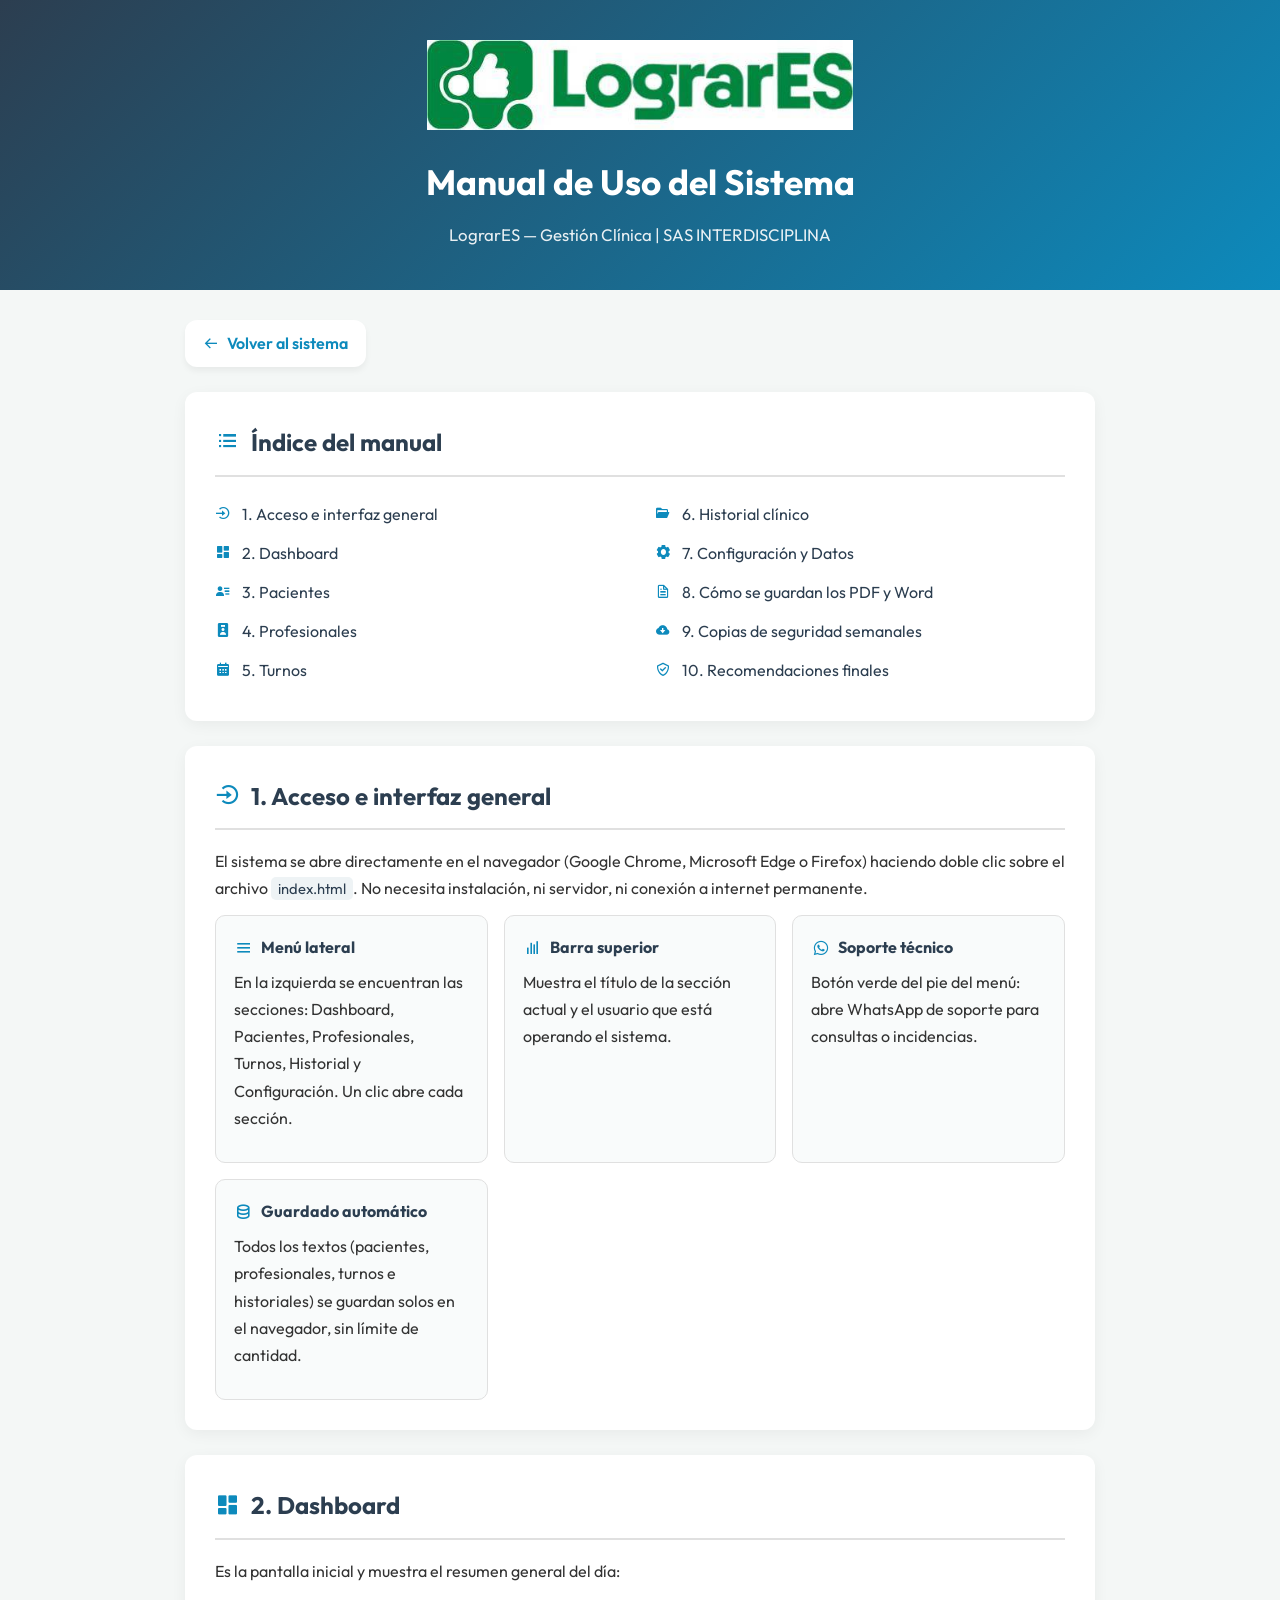
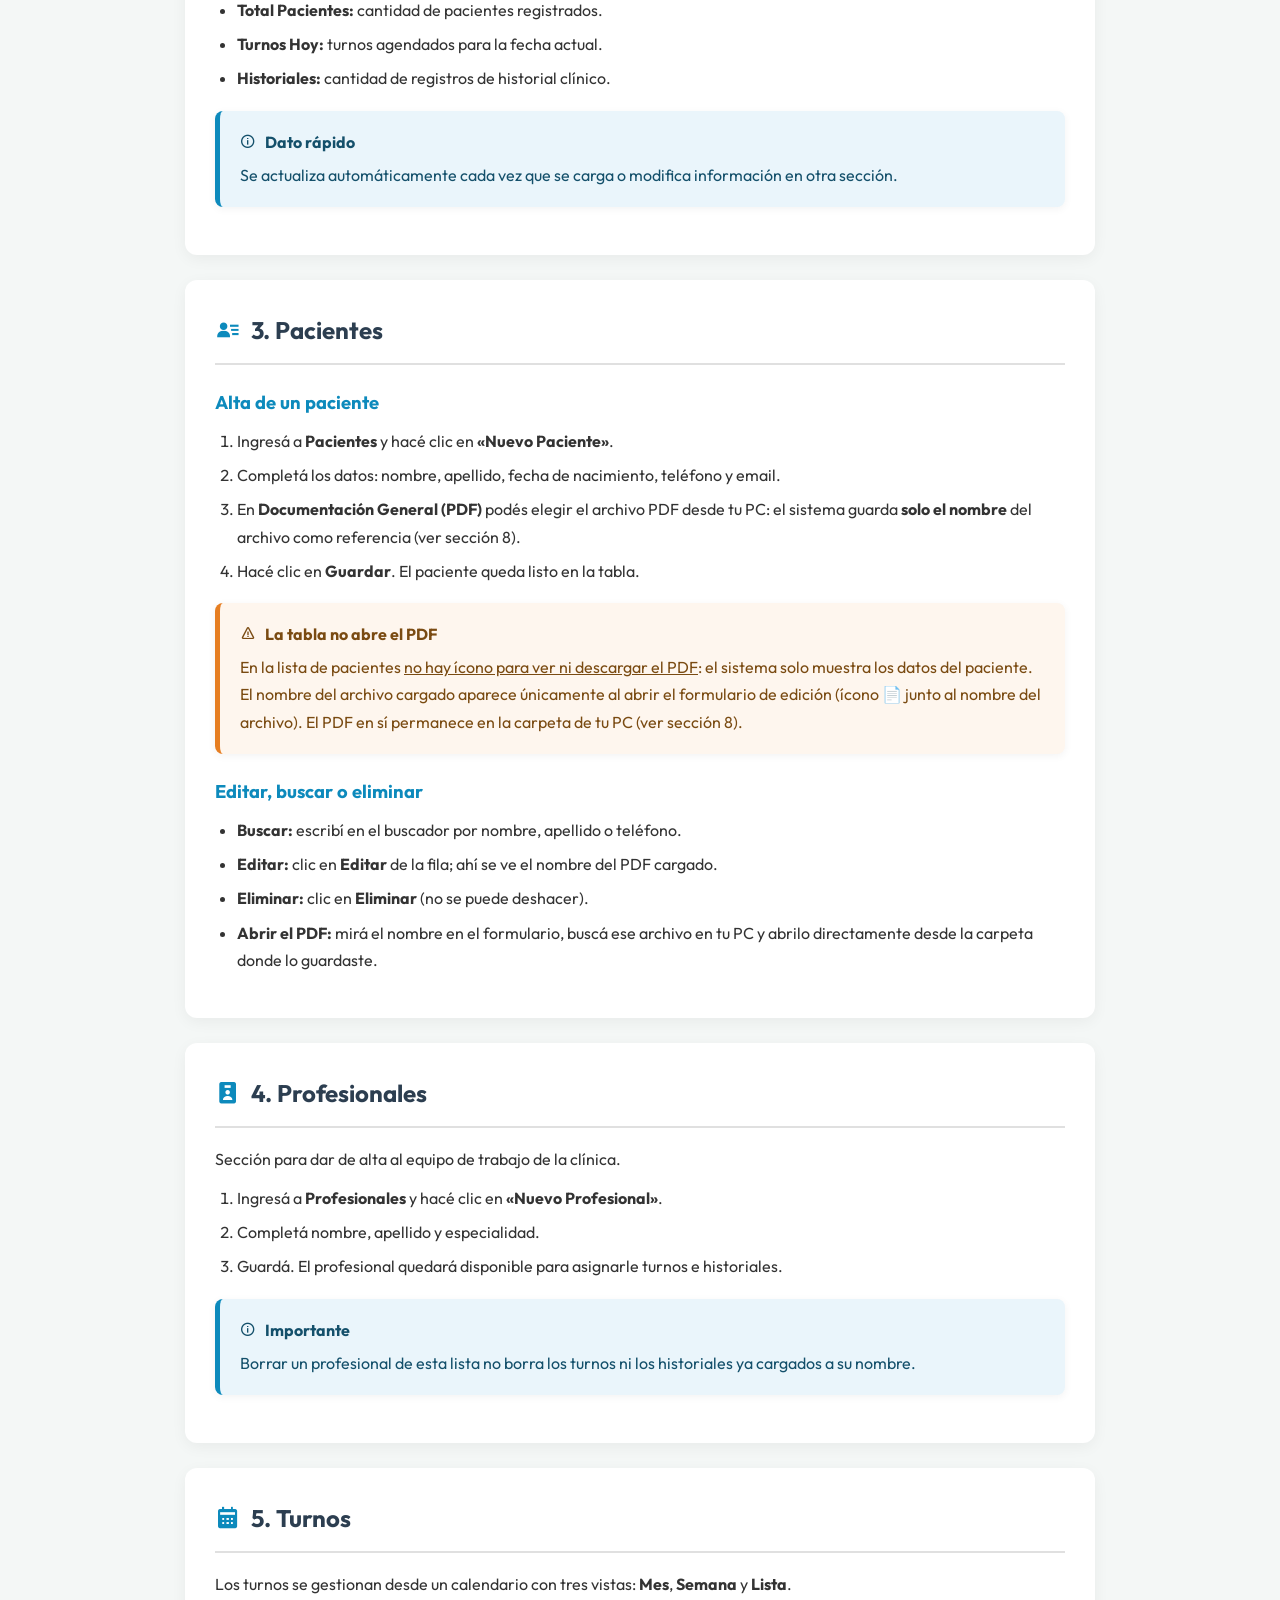
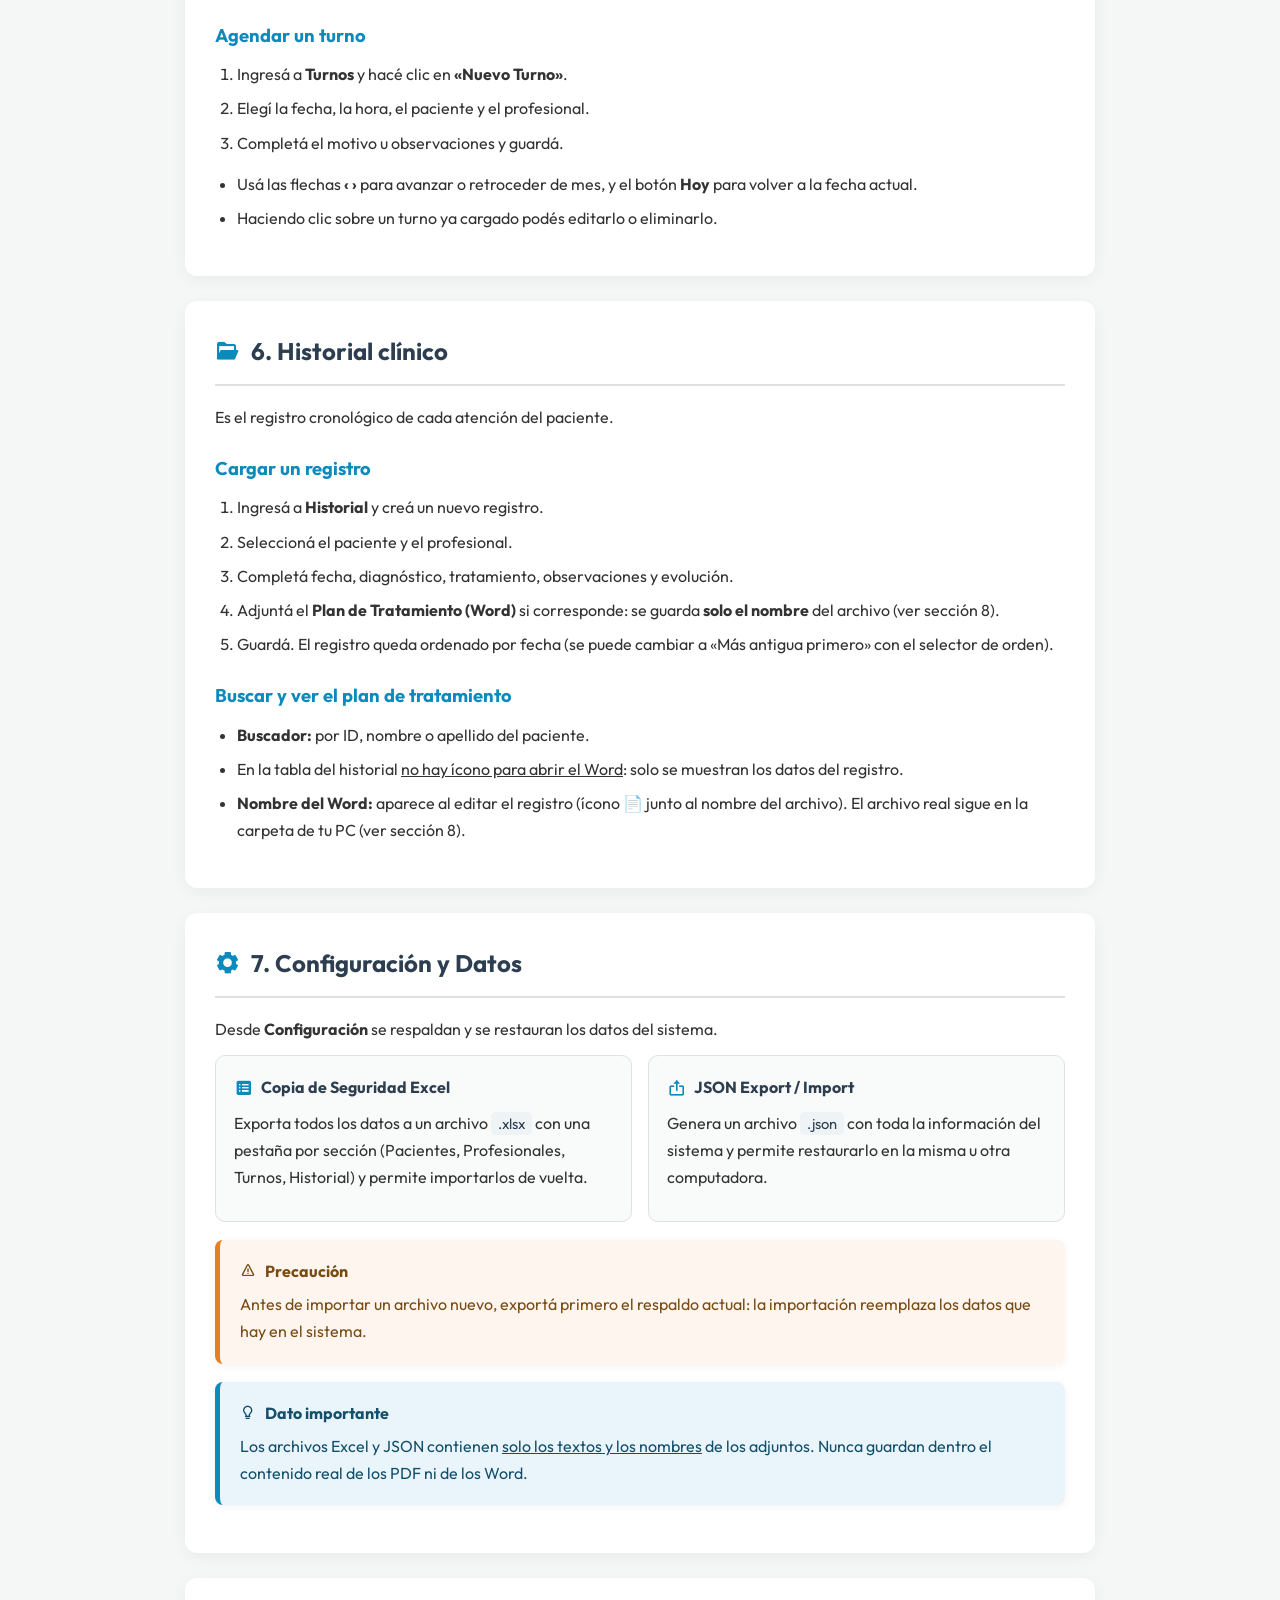
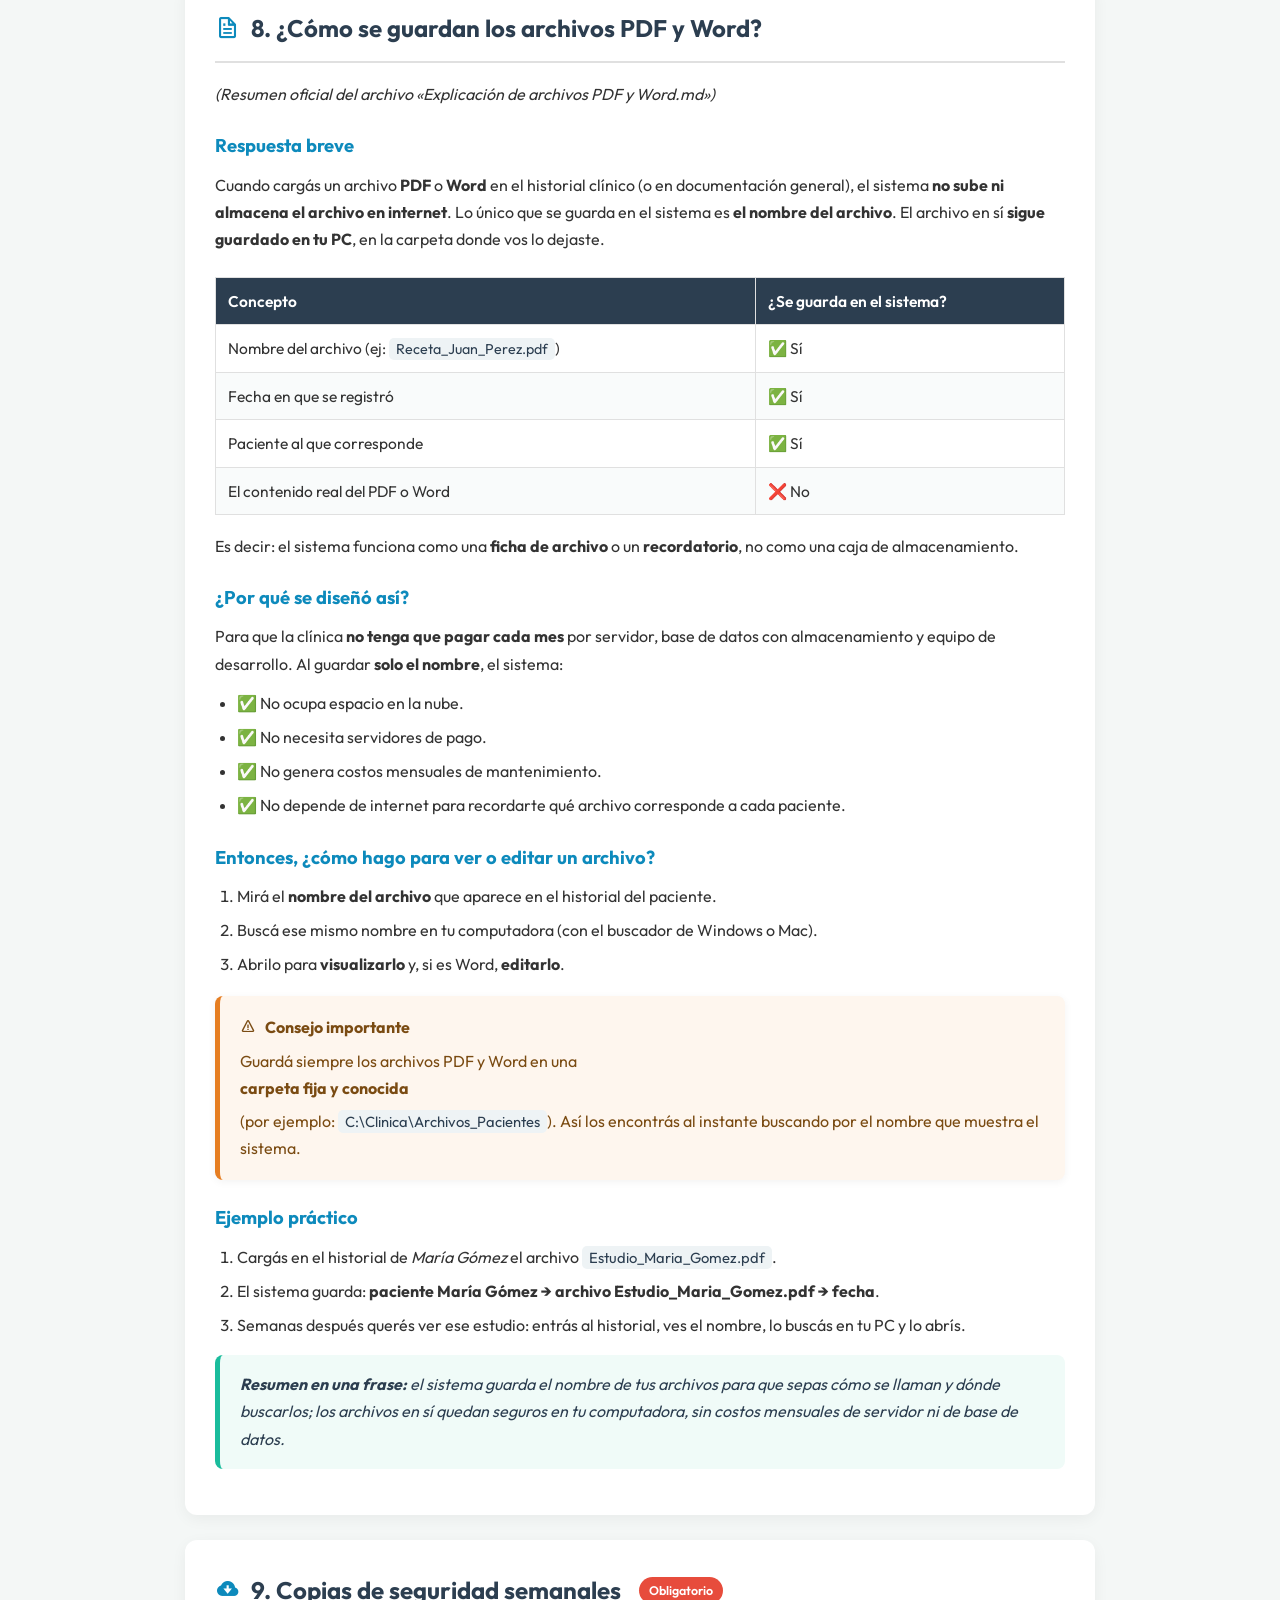
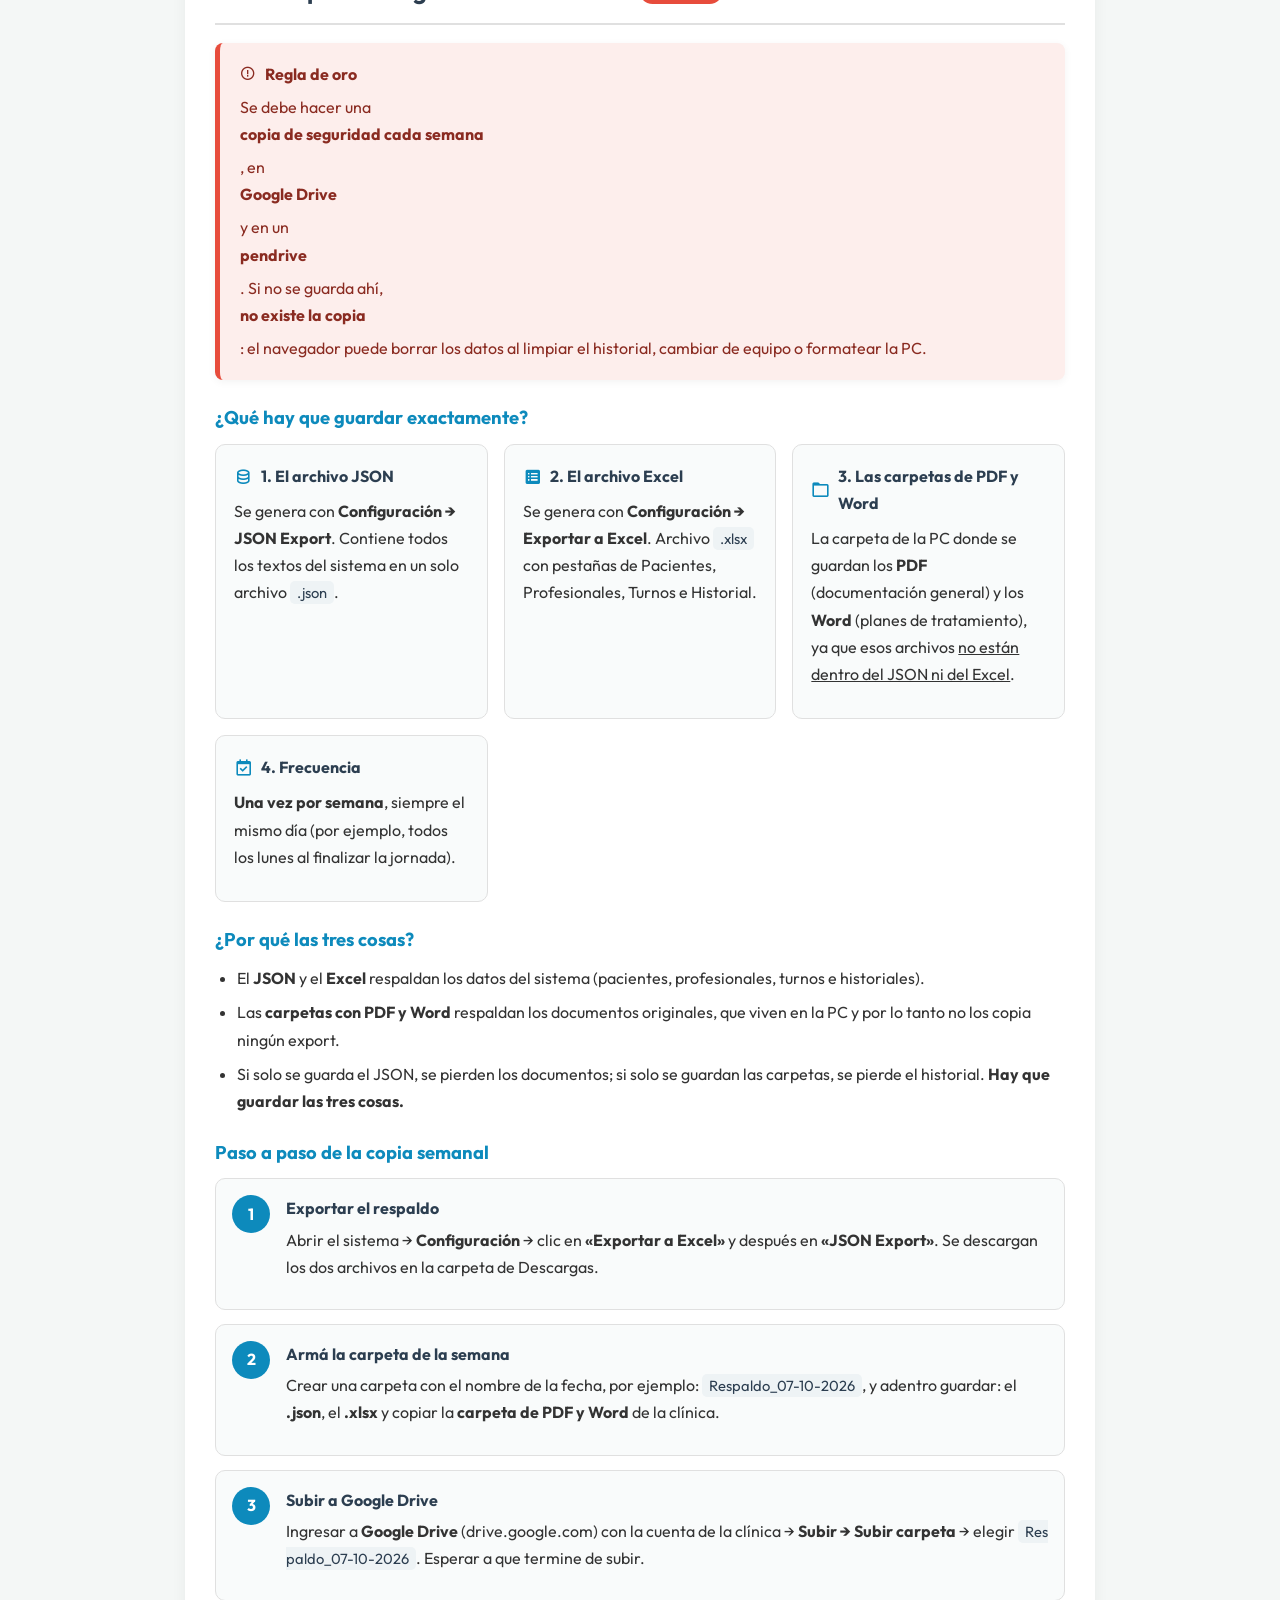
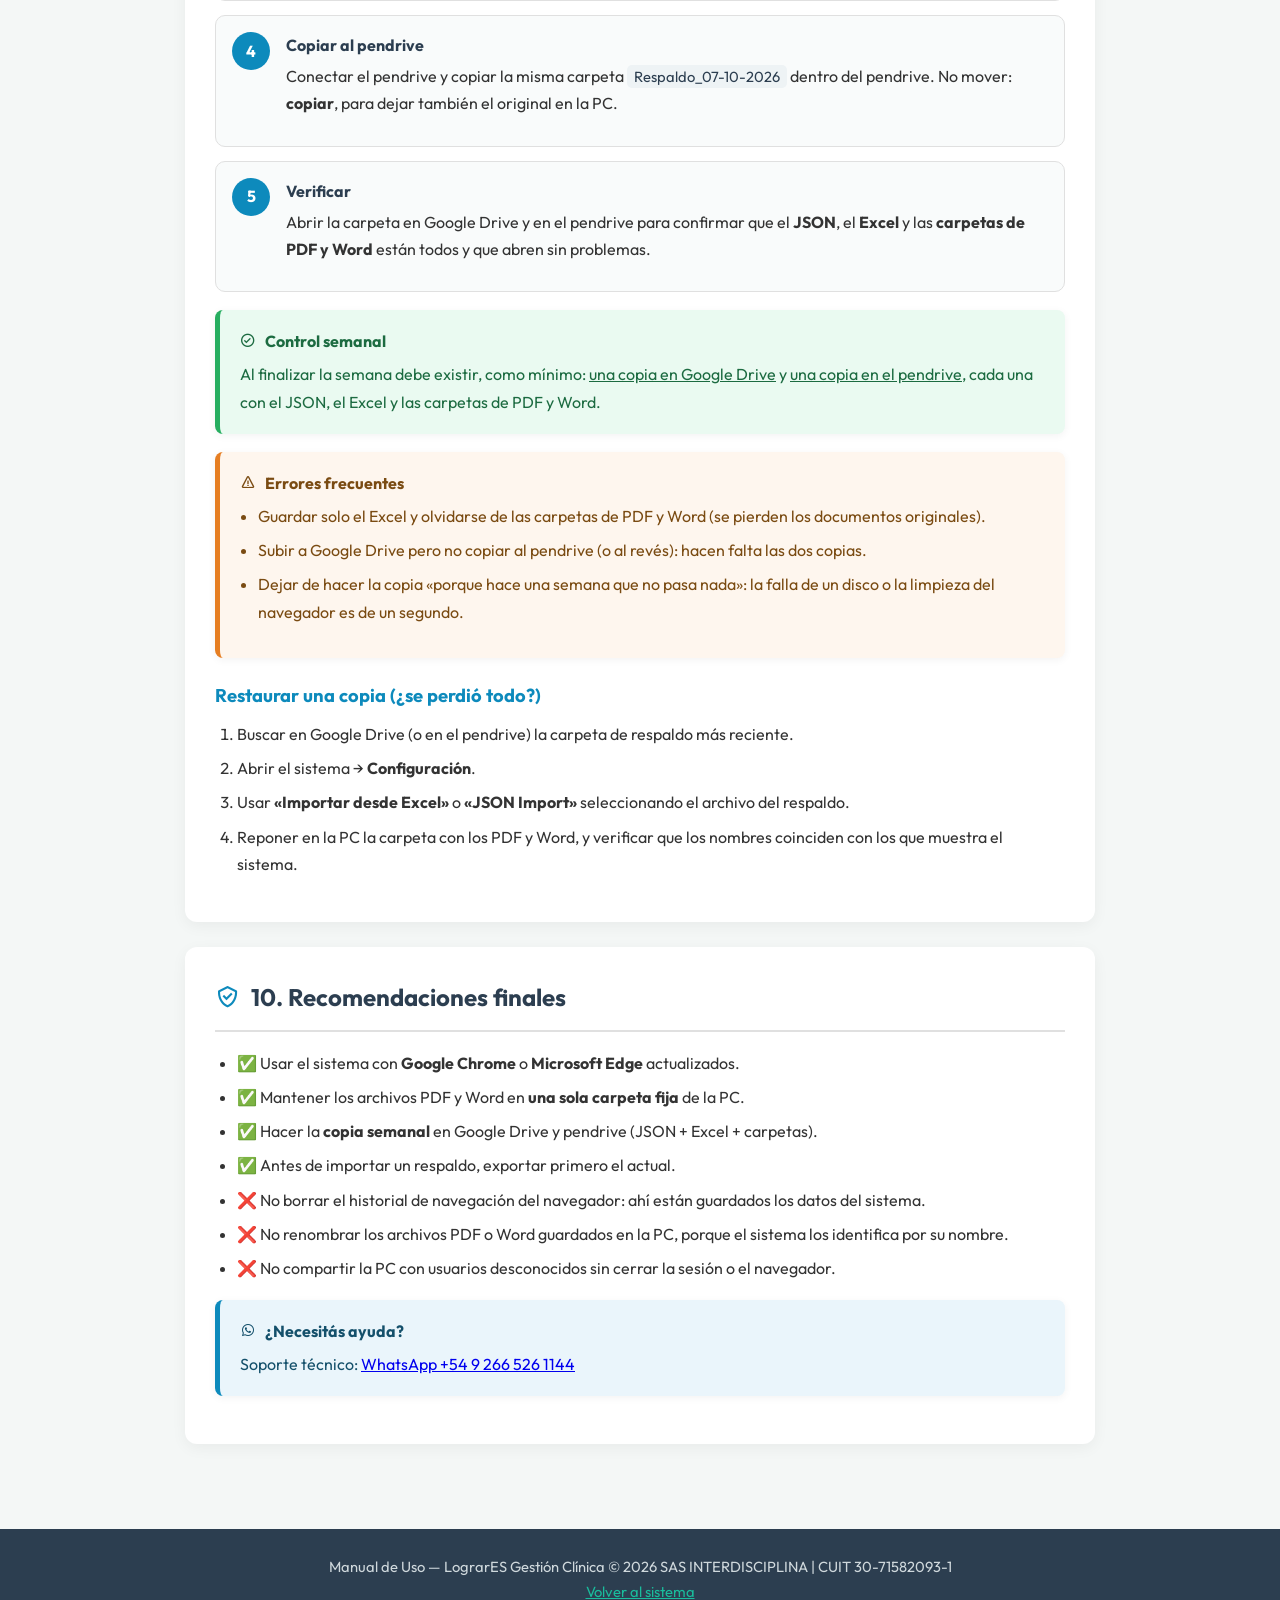
==== manual.html @ b75e35b4 "Add files via upload" ====
<!DOCTYPE html>
<html lang="es">

<head>
    <meta charset="UTF-8">
    <meta name="viewport" content="width=device-width, initial-scale=1.0">
    <title>Manual de Uso - LograrES</title>

    <!-- Google Fonts -->
    <link rel="preconnect" href="https://fonts.googleapis.com">
    <link rel="preconnect" href="https://fonts.gstatic.com" crossorigin>
    <link href="https://fonts.googleapis.com/css2?family=Outfit:wght@300;400;500;600;700&display=swap" rel="stylesheet">

    <!-- Icons -->
    <link href="https://unpkg.com/boxicons@2.1.4/css/boxicons.min.css" rel="stylesheet">

    <style>
        :root {
            --primary-color: #0d8abc;
            --secondary-color: #2c3e50;
            --accent-color: #1abc9c;
            --background-color: #f4f7f6;
            --text-color: #333;
            --text-light: #7f8c8d;
            --border-color: #e0e0e0;
            --radius: 12px;
            --warning: #e67e22;
            --danger: #e74c3c;
            --success: #27ae60;
        }

        * {
            margin: 0;
            padding: 0;
            box-sizing: border-box;
            font-family: 'Outfit', sans-serif;
        }

        body {
            background-color: var(--background-color);
            color: var(--text-color);
            line-height: 1.7;
        }

        .manual-header {
            background: linear-gradient(135deg, var(--secondary-color), var(--primary-color));
            color: #fff;
            padding: 40px 20px;
            text-align: center;
        }

        .manual-header img {
            max-height: 90px;
            margin-bottom: 15px;
        }

        .manual-header h1 {
            font-size: 2.2rem;
            font-weight: 700;
            margin-bottom: 8px;
        }

        .manual-header p {
            opacity: .9;
            font-size: 1.05rem;
        }

        .manual-container {
            max-width: 950px;
            margin: 0 auto;
            padding: 30px 20px 60px;
        }

        .back-link {
            display: inline-flex;
            align-items: center;
            gap: 8px;
            background: #fff;
            color: var(--primary-color);
            text-decoration: none;
            font-weight: 600;
            padding: 10px 18px;
            border-radius: var(--radius);
            box-shadow: var(--shadow, 0 4px 6px rgba(0, 0, 0, .05));
            margin-bottom: 25px;
            transition: all .3s ease;
        }

        .back-link:hover {
            transform: translateY(-2px);
            color: var(--secondary-color);
        }

        .card {
            background: #fff;
            border-radius: var(--radius);
            padding: 30px;
            margin-bottom: 25px;
            box-shadow: 0 4px 15px rgba(0, 0, 0, .05);
        }

        .card h2 {
            color: var(--secondary-color);
            font-size: 1.5rem;
            margin-bottom: 18px;
            padding-bottom: 12px;
            border-bottom: 2px solid var(--border-color);
            display: flex;
            align-items: center;
            gap: 10px;
        }

        .card h2 i {
            color: var(--primary-color);
            font-size: 1.6rem;
        }

        .card h3 {
            color: var(--primary-color);
            font-size: 1.15rem;
            margin: 22px 0 10px;
        }

        .card p {
            margin-bottom: 12px;
        }

        .card ul,
        .card ol {
            margin: 0 0 14px 22px;
        }

        .card li {
            margin-bottom: 7px;
        }

        .toc {
            columns: 2;
            column-gap: 30px;
        }

        .toc a {
            display: block;
            color: var(--secondary-color);
            text-decoration: none;
            padding: 6px 0;
            break-inside: avoid;
        }

        .toc a:hover {
            color: var(--primary-color);
        }

        .toc a i {
            color: var(--primary-color);
            margin-right: 8px;
        }

        .table-wrap {
            overflow-x: auto;
        }

        table {
            width: 100%;
            border-collapse: collapse;
            margin: 12px 0 18px;
            font-size: .97rem;
        }

        th,
        td {
            border: 1px solid var(--border-color);
            padding: 10px 12px;
            text-align: left;
        }

        th {
            background: var(--secondary-color);
            color: #fff;
            font-weight: 600;
        }

        tr:nth-child(even) td {
            background: #f9fbfb;
        }

        .alert {
            border-left: 5px solid;
            background: #fff;
            padding: 18px 20px;
            border-radius: 8px;
            margin: 18px 0;
            box-shadow: 0 2px 8px rgba(0, 0, 0, .05);
        }

        .alert strong {
            display: block;
            margin-bottom: 6px;
        }

        .alert-warning {
            border-color: var(--warning);
            background: #fef6ee;
            color: #7a4b12;
        }

        .alert-danger {
            border-color: var(--danger);
            background: #fdeeec;
            color: #8a2b21;
        }

        .alert-success {
            border-color: var(--success);
            background: #eafaf1;
            color: #1c6b41;
        }

        .alert-info {
            border-color: var(--primary-color);
            background: #eaf5fb;
            color: #14506b;
        }

        .alert i {
            margin-right: 6px;
        }

        code {
            background: #eef3f5;
            color: var(--secondary-color);
            padding: 2px 7px;
            border-radius: 5px;
            font-size: .92em;
            word-break: break-all;
        }

        .step {
            display: flex;
            gap: 16px;
            background: #f9fbfb;
            border: 1px solid var(--border-color);
            border-radius: 10px;
            padding: 16px;
            margin-bottom: 14px;
        }

        .step-num {
            flex: 0 0 38px;
            height: 38px;
            border-radius: 50%;
            background: var(--primary-color);
            color: #fff;
            display: flex;
            align-items: center;
            justify-content: center;
            font-weight: 700;
        }

        .step-body h4 {
            color: var(--secondary-color);
            margin-bottom: 4px;
        }

        .grid-2 {
            display: grid;
            grid-template-columns: repeat(auto-fit, minmax(260px, 1fr));
            gap: 16px;
        }

        .mini-card {
            background: #f9fbfb;
            border: 1px solid var(--border-color);
            border-radius: 10px;
            padding: 18px;
        }

        .mini-card h4 {
            color: var(--secondary-color);
            display: flex;
            align-items: center;
            gap: 8px;
            margin-bottom: 8px;
        }

        .mini-card h4 i {
            color: var(--primary-color);
            font-size: 1.2rem;
        }

        .badge {
            display: inline-block;
            background: var(--primary-color);
            color: #fff;
            font-size: .78rem;
            font-weight: 600;
            padding: 3px 10px;
            border-radius: 20px;
            margin-left: 8px;
            vertical-align: middle;
        }

        .badge.red {
            background: var(--danger);
        }

        .badge.green {
            background: var(--success);
        }

        .quote {
            border-left: 5px solid var(--accent-color);
            background: #f0fbf8;
            padding: 16px 20px;
            border-radius: 8px;
            font-style: italic;
            color: var(--secondary-color);
            margin: 16px 0;
        }

        .manual-footer {
            text-align: center;
            padding: 25px 20px;
            background: var(--secondary-color);
            color: #cfd8dc;
            font-size: .92rem;
        }

        .manual-footer a {
            color: var(--accent-color);
        }

        @media (max-width: 640px) {
            .toc {
                columns: 1;
            }

            .card {
                padding: 22px 18px;
            }

            .manual-header h1 {
                font-size: 1.6rem;
            }
        }
    </style>
</head>

<body>

    <header class="manual-header">
        <img src="Logo%20de%20lograrEs.jpeg" alt="Logo LograrES">
        <h1>Manual de Uso del Sistema</h1>
        <p>LograrES — Gestión Clínica | SAS INTERDISCIPLINA</p>
    </header>

    <div class="manual-container">

        <a class="back-link" href="index.html"><i class='bx bx-arrow-back'></i> Volver al sistema</a>

        <!-- ÍNDICE -->
        <section class="card" id="indice">
            <h2><i class='bx bx-list-ul'></i> Índice del manual</h2>
            <div class="toc">
                <a href="#acceso"><i class='bx bx-log-in-circle'></i> 1. Acceso e interfaz general</a>
                <a href="#dashboard"><i class='bx bxs-dashboard'></i> 2. Dashboard</a>
                <a href="#pacientes"><i class='bx bxs-user-detail'></i> 3. Pacientes</a>
                <a href="#profesionales"><i class='bx bxs-user-badge'></i> 4. Profesionales</a>
                <a href="#turnos"><i class='bx bxs-calendar'></i> 5. Turnos</a>
                <a href="#historial"><i class='bx bxs-folder-open'></i> 6. Historial clínico</a>
                <a href="#configuracion"><i class='bx bxs-cog'></i> 7. Configuración y Datos</a>
                <a href="#archivos"><i class='bx bx-file'></i> 8. Cómo se guardan los PDF y Word</a>
                <a href="#copias"><i class='bx bxs-cloud-download'></i> 9. Copias de seguridad semanales</a>
                <a href="#recomendaciones"><i class='bx bx-check-shield'></i> 10. Recomendaciones finales</a>
            </div>
        </section>

        <!-- 1 -->
        <section class="card" id="acceso">
            <h2><i class='bx bx-log-in-circle'></i> 1. Acceso e interfaz general</h2>
            <p>El sistema se abre directamente en el navegador (Google Chrome, Microsoft Edge o Firefox) haciendo doble clic sobre el archivo <code>index.html</code>. No necesita instalación, ni servidor, ni conexión a internet permanente.</p>
            <div class="grid-2">
                <div class="mini-card">
                    <h4><i class='bx bx-menu'></i> Menú lateral</h4>
                    <p>En la izquierda se encuentran las secciones: Dashboard, Pacientes, Profesionales, Turnos, Historial y Configuración. Un clic abre cada sección.</p>
                </div>
                <div class="mini-card">
                    <h4><i class='bx bx-bar-chart'></i> Barra superior</h4>
                    <p>Muestra el título de la sección actual y el usuario que está operando el sistema.</p>
                </div>
                <div class="mini-card">
                    <h4><i class='bx bxl-whatsapp'></i> Soporte técnico</h4>
                    <p>Botón verde del pie del menú: abre WhatsApp de soporte para consultas o incidencias.</p>
                </div>
                <div class="mini-card">
                    <h4><i class='bx bx-data'></i> Guardado automático</h4>
                    <p>Todos los textos (pacientes, profesionales, turnos e historiales) se guardan solos en el navegador, sin límite de cantidad.</p>
                </div>
            </div>
        </section>

        <!-- 2 -->
        <section class="card" id="dashboard">
            <h2><i class='bx bxs-dashboard'></i> 2. Dashboard</h2>
            <p>Es la pantalla inicial y muestra el resumen general del día:</p>
            <ul>
                <li><strong>Total Pacientes:</strong> cantidad de pacientes registrados.</li>
                <li><strong>Turnos Hoy:</strong> turnos agendados para la fecha actual.</li>
                <li><strong>Historiales:</strong> cantidad de registros de historial clínico.</li>
            </ul>
            <div class="alert alert-info">
                <strong><i class='bx bx-info-circle'></i> Dato rápido</strong>
                Se actualiza automáticamente cada vez que se carga o modifica información en otra sección.
            </div>
        </section>

        <!-- 3 -->
        <section class="card" id="pacientes">
            <h2><i class='bx bxs-user-detail'></i> 3. Pacientes</h2>
            <h3>Alta de un paciente</h3>
            <ol>
                <li>Ingresá a <strong>Pacientes</strong> y hacé clic en <strong>«Nuevo Paciente»</strong>.</li>
                <li>Completá los datos: nombre, apellido, fecha de nacimiento, teléfono y email.</li>
                <li>En <strong>Documentación General (PDF)</strong> podés elegir el archivo PDF desde tu PC: el sistema guarda <strong>solo el nombre</strong> del archivo como referencia (ver sección 8).</li>
                <li>Hacé clic en <strong>Guardar</strong>. El paciente queda listo en la tabla.</li>
            </ol>
            <div class="alert alert-warning">
                <strong><i class='bx bx-error'></i> La tabla no abre el PDF</strong>
                En la lista de pacientes <u>no hay ícono para ver ni descargar el PDF</u>: el sistema solo muestra los datos del paciente. El nombre del archivo cargado aparece únicamente al abrir el formulario de edición (ícono 📄 junto al nombre del archivo). El PDF en sí permanece en la carpeta de tu PC (ver sección 8).
            </div>
            <h3>Editar, buscar o eliminar</h3>
            <ul>
                <li><strong>Buscar:</strong> escribí en el buscador por nombre, apellido o teléfono.</li>
                <li><strong>Editar:</strong> clic en <strong>Editar</strong> de la fila; ahí se ve el nombre del PDF cargado.</li>
                <li><strong>Eliminar:</strong> clic en <strong>Eliminar</strong> (no se puede deshacer).</li>
                <li><strong>Abrir el PDF:</strong> mirá el nombre en el formulario, buscá ese archivo en tu PC y abrilo directamente desde la carpeta donde lo guardaste.</li>
            </ul>
        </section>

        <!-- 4 -->
        <section class="card" id="profesionales">
            <h2><i class='bx bxs-user-badge'></i> 4. Profesionales</h2>
            <p>Sección para dar de alta al equipo de trabajo de la clínica.</p>
            <ol>
                <li>Ingresá a <strong>Profesionales</strong> y hacé clic en <strong>«Nuevo Profesional»</strong>.</li>
                <li>Completá nombre, apellido y especialidad.</li>
                <li>Guardá. El profesional quedará disponible para asignarle turnos e historiales.</li>
            </ol>
            <div class="alert alert-info">
                <strong><i class='bx bx-info-circle'></i> Importante</strong>
                Borrar un profesional de esta lista no borra los turnos ni los historiales ya cargados a su nombre.
            </div>
        </section>

        <!-- 5 -->
        <section class="card" id="turnos">
            <h2><i class='bx bxs-calendar'></i> 5. Turnos</h2>
            <p>Los turnos se gestionan desde un calendario con tres vistas: <strong>Mes</strong>, <strong>Semana</strong> y <strong>Lista</strong>.</p>
            <h3>Agendar un turno</h3>
            <ol>
                <li>Ingresá a <strong>Turnos</strong> y hacé clic en <strong>«Nuevo Turno»</strong>.</li>
                <li>Elegí la fecha, la hora, el paciente y el profesional.</li>
                <li>Completá el motivo u observaciones y guardá.</li>
            </ol>
            <ul>
                <li>Usá las flechas <strong>‹ ›</strong> para avanzar o retroceder de mes, y el botón <strong>Hoy</strong> para volver a la fecha actual.</li>
                <li>Haciendo clic sobre un turno ya cargado podés editarlo o eliminarlo.</li>
            </ul>
        </section>

        <!-- 6 -->
        <section class="card" id="historial">
            <h2><i class='bx bxs-folder-open'></i> 6. Historial clínico</h2>
            <p>Es el registro cronológico de cada atención del paciente.</p>
            <h3>Cargar un registro</h3>
            <ol>
                <li>Ingresá a <strong>Historial</strong> y creá un nuevo registro.</li>
                <li>Seleccioná el paciente y el profesional.</li>
                <li>Completá fecha, diagnóstico, tratamiento, observaciones y evolución.</li>
                <li>Adjuntá el <strong>Plan de Tratamiento (Word)</strong> si corresponde: se guarda <strong>solo el nombre</strong> del archivo (ver sección 8).</li>
                <li>Guardá. El registro queda ordenado por fecha (se puede cambiar a «Más antigua primero» con el selector de orden).</li>
            </ol>
            <h3>Buscar y ver el plan de tratamiento</h3>
            <ul>
                <li><strong>Buscador:</strong> por ID, nombre o apellido del paciente.</li>
                <li>En la tabla del historial <u>no hay ícono para abrir el Word</u>: solo se muestran los datos del registro.</li>
                <li><strong>Nombre del Word:</strong> aparece al editar el registro (ícono 📄 junto al nombre del archivo). El archivo real sigue en la carpeta de tu PC (ver sección 8).</li>
            </ul>
        </section>

        <!-- 7 -->
        <section class="card" id="configuracion">
            <h2><i class='bx bxs-cog'></i> 7. Configuración y Datos</h2>
            <p>Desde <strong>Configuración</strong> se respaldan y se restauran los datos del sistema.</p>
            <div class="grid-2">
                <div class="mini-card">
                    <h4><i class='bx bxs-spreadsheet'></i> Copia de Seguridad Excel</h4>
                    <p>Exporta todos los datos a un archivo <code>.xlsx</code> con una pestaña por sección (Pacientes, Profesionales, Turnos, Historial) y permite importarlos de vuelta.</p>
                </div>
                <div class="mini-card">
                    <h4><i class='bx bx-export'></i> JSON Export / Import</h4>
                    <p>Genera un archivo <code>.json</code> con toda la información del sistema y permite restaurarlo en la misma u otra computadora.</p>
                </div>
            </div>
            <div class="alert alert-warning">
                <strong><i class='bx bx-error'></i> Precaución</strong>
                Antes de importar un archivo nuevo, exportá primero el respaldo actual: la importación reemplaza los datos que hay en el sistema.
            </div>
            <div class="alert alert-info">
                <strong><i class='bx bx-bulb'></i> Dato importante</strong>
                Los archivos Excel y JSON contienen <u>solo los textos y los nombres</u> de los adjuntos. Nunca guardan dentro el contenido real de los PDF ni de los Word.
            </div>
        </section>

        <!-- 8: contenido del .md -->
        <section class="card" id="archivos">
            <h2><i class='bx bx-file'></i> 8. ¿Cómo se guardan los archivos PDF y Word?</h2>
            <p><em>(Resumen oficial del archivo «Explicación de archivos PDF y Word.md»)</em></p>

            <h3>Respuesta breve</h3>
            <p>Cuando cargás un archivo <strong>PDF</strong> o <strong>Word</strong> en el historial clínico (o en documentación general), el sistema <strong>no sube ni almacena el archivo en internet</strong>. Lo único que se guarda en el sistema es <strong>el nombre del archivo</strong>. El archivo en sí <strong>sigue guardado en tu PC</strong>, en la carpeta donde vos lo dejaste.</p>

            <div class="table-wrap">
                <table>
                    <thead>
                        <tr>
                            <th>Concepto</th>
                            <th>¿Se guarda en el sistema?</th>
                        </tr>
                    </thead>
                    <tbody>
                        <tr>
                            <td>Nombre del archivo (ej: <code>Receta_Juan_Perez.pdf</code>)</td>
                            <td>✅ Sí</td>
                        </tr>
                        <tr>
                            <td>Fecha en que se registró</td>
                            <td>✅ Sí</td>
                        </tr>
                        <tr>
                            <td>Paciente al que corresponde</td>
                            <td>✅ Sí</td>
                        </tr>
                        <tr>
                            <td>El contenido real del PDF o Word</td>
                            <td>❌ No</td>
                        </tr>
                    </tbody>
                </table>
            </div>

            <p>Es decir: el sistema funciona como una <strong>ficha de archivo</strong> o un <strong>recordatorio</strong>, no como una caja de almacenamiento.</p>

            <h3>¿Por qué se diseñó así?</h3>
            <p>Para que la clínica <strong>no tenga que pagar cada mes</strong> por servidor, base de datos con almacenamiento y equipo de desarrollo. Al guardar <strong>solo el nombre</strong>, el sistema:</p>
            <ul>
                <li>✅ No ocupa espacio en la nube.</li>
                <li>✅ No necesita servidores de pago.</li>
                <li>✅ No genera costos mensuales de mantenimiento.</li>
                <li>✅ No depende de internet para recordarte qué archivo corresponde a cada paciente.</li>
            </ul>

            <h3>Entonces, ¿cómo hago para ver o editar un archivo?</h3>
            <ol>
                <li>Mirá el <strong>nombre del archivo</strong> que aparece en el historial del paciente.</li>
                <li>Buscá ese mismo nombre en tu computadora (con el buscador de Windows o Mac).</li>
                <li>Abrilo para <strong>visualizarlo</strong> y, si es Word, <strong>editarlo</strong>.</li>
            </ol>

            <div class="alert alert-warning">
                <strong><i class='bx bx-error'></i> Consejo importante</strong>
                Guardá siempre los archivos PDF y Word en una <strong>carpeta fija y conocida</strong> (por ejemplo: <code>C:\Clinica\Archivos_Pacientes</code>). Así los encontrás al instante buscando por el nombre que muestra el sistema.
            </div>

            <h3>Ejemplo práctico</h3>
            <ol>
                <li>Cargás en el historial de <em>María Gómez</em> el archivo <code>Estudio_Maria_Gomez.pdf</code>.</li>
                <li>El sistema guarda: <strong>paciente María Gómez → archivo Estudio_Maria_Gomez.pdf → fecha</strong>.</li>
                <li>Semanas después querés ver ese estudio: entrás al historial, ves el nombre, lo buscás en tu PC y lo abrís.</li>
            </ol>

            <div class="quote">
                <strong>Resumen en una frase:</strong> el sistema guarda el nombre de tus archivos para que sepas cómo se llaman y dónde buscarlos; los archivos en sí quedan seguros en tu computadora, sin costos mensuales de servidor ni de base de datos.
            </div>
        </section>

        <!-- 9: copias de seguridad -->
        <section class="card" id="copias">
            <h2><i class='bx bxs-cloud-download'></i> 9. Copias de seguridad semanales <span class="badge red">Obligatorio</span></h2>

            <div class="alert alert-danger">
                <strong><i class='bx bx-error-circle'></i> Regla de oro</strong>
                Se debe hacer una <strong>copia de seguridad cada semana</strong>, en <strong>Google Drive</strong> y en un <strong>pendrive</strong>. Si no se guarda ahí, <strong>no existe la copia</strong>: el navegador puede borrar los datos al limpiar el historial, cambiar de equipo o formatear la PC.
            </div>

            <h3>¿Qué hay que guardar exactamente?</h3>
            <div class="grid-2">
                <div class="mini-card">
                    <h4><i class='bx bx-data'></i> 1. El archivo JSON</h4>
                    <p>Se genera con <strong>Configuración → JSON Export</strong>. Contiene todos los textos del sistema en un solo archivo <code>.json</code>.</p>
                </div>
                <div class="mini-card">
                    <h4><i class='bx bxs-spreadsheet'></i> 2. El archivo Excel</h4>
                    <p>Se genera con <strong>Configuración → Exportar a Excel</strong>. Archivo <code>.xlsx</code> con pestañas de Pacientes, Profesionales, Turnos e Historial.</p>
                </div>
                <div class="mini-card">
                    <h4><i class='bx bx-folder'></i> 3. Las carpetas de PDF y Word</h4>
                    <p>La carpeta de la PC donde se guardan los <strong>PDF</strong> (documentación general) y los <strong>Word</strong> (planes de tratamiento), ya que esos archivos <u>no están dentro del JSON ni del Excel</u>.</p>
                </div>
                <div class="mini-card">
                    <h4><i class='bx bx-calendar-check'></i> 4. Frecuencia</h4>
                    <p><strong>Una vez por semana</strong>, siempre el mismo día (por ejemplo, todos los lunes al finalizar la jornada).</p>
                </div>
            </div>

            <h3>¿Por qué las tres cosas?</h3>
            <ul>
                <li>El <strong>JSON</strong> y el <strong>Excel</strong> respaldan los datos del sistema (pacientes, profesionales, turnos e historiales).</li>
                <li>Las <strong>carpetas con PDF y Word</strong> respaldan los documentos originales, que viven en la PC y por lo tanto no los copia ningún export.</li>
                <li>Si solo se guarda el JSON, se pierden los documentos; si solo se guardan las carpetas, se pierde el historial. <strong>Hay que guardar las tres cosas.</strong></li>
            </ul>

            <h3>Paso a paso de la copia semanal</h3>

            <div class="step">
                <div class="step-num">1</div>
                <div class="step-body">
                    <h4>Exportar el respaldo</h4>
                    <p>Abrir el sistema → <strong>Configuración</strong> → clic en <strong>«Exportar a Excel»</strong> y después en <strong>«JSON Export»</strong>. Se descargan los dos archivos en la carpeta de Descargas.</p>
                </div>
            </div>

            <div class="step">
                <div class="step-num">2</div>
                <div class="step-body">
                    <h4>Armá la carpeta de la semana</h4>
                    <p>Crear una carpeta con el nombre de la fecha, por ejemplo: <code>Respaldo_07-10-2026</code>, y adentro guardar: el <strong>.json</strong>, el <strong>.xlsx</strong> y copiar la <strong>carpeta de PDF y Word</strong> de la clínica.</p>
                </div>
            </div>

            <div class="step">
                <div class="step-num">3</div>
                <div class="step-body">
                    <h4>Subir a Google Drive</h4>
                    <p>Ingresar a <strong>Google Drive</strong> (drive.google.com) con la cuenta de la clínica → <strong>Subir → Subir carpeta</strong> → elegir <code>Respaldo_07-10-2026</code>. Esperar a que termine de subir.</p>
                </div>
            </div>

            <div class="step">
                <div class="step-num">4</div>
                <div class="step-body">
                    <h4>Copiar al pendrive</h4>
                    <p>Conectar el pendrive y copiar la misma carpeta <code>Respaldo_07-10-2026</code> dentro del pendrive. No mover: <strong>copiar</strong>, para dejar también el original en la PC.</p>
                </div>
            </div>

            <div class="step">
                <div class="step-num">5</div>
                <div class="step-body">
                    <h4>Verificar</h4>
                    <p>Abrir la carpeta en Google Drive y en el pendrive para confirmar que el <strong>JSON</strong>, el <strong>Excel</strong> y las <strong>carpetas de PDF y Word</strong> están todos y que abren sin problemas.</p>
                </div>
            </div>

            <div class="alert alert-success">
                <strong><i class='bx bx-check-circle'></i> Control semanal</strong>
                Al finalizar la semana debe existir, como mínimo: <u>una copia en Google Drive</u> y <u>una copia en el pendrive</u>, cada una con el JSON, el Excel y las carpetas de PDF y Word.
            </div>

            <div class="alert alert-warning">
                <strong><i class='bx bx-error'></i> Errores frecuentes</strong>
                <ul style="margin-top:6px; margin-left:18px;">
                    <li>Guardar solo el Excel y olvidarse de las carpetas de PDF y Word (se pierden los documentos originales).</li>
                    <li>Subir a Google Drive pero no copiar al pendrive (o al revés): hacen falta las dos copias.</li>
                    <li>Dejar de hacer la copia «porque hace una semana que no pasa nada»: la falla de un disco o la limpieza del navegador es de un segundo.</li>
                </ul>
            </div>

            <h3>Restaurar una copia (¿se perdió todo?)</h3>
            <ol>
                <li>Buscar en Google Drive (o en el pendrive) la carpeta de respaldo más reciente.</li>
                <li>Abrir el sistema → <strong>Configuración</strong>.</li>
                <li>Usar <strong>«Importar desde Excel»</strong> o <strong>«JSON Import»</strong> seleccionando el archivo del respaldo.</li>
                <li>Reponer en la PC la carpeta con los PDF y Word, y verificar que los nombres coinciden con los que muestra el sistema.</li>
            </ol>
        </section>

        <!-- 10 -->
        <section class="card" id="recomendaciones">
            <h2><i class='bx bx-check-shield'></i> 10. Recomendaciones finales</h2>
            <ul>
                <li>✅ Usar el sistema con <strong>Google Chrome</strong> o <strong>Microsoft Edge</strong> actualizados.</li>
                <li>✅ Mantener los archivos PDF y Word en <strong>una sola carpeta fija</strong> de la PC.</li>
                <li>✅ Hacer la <strong>copia semanal</strong> en Google Drive y pendrive (JSON + Excel + carpetas).</li>
                <li>✅ Antes de importar un respaldo, exportar primero el actual.</li>
                <li>❌ No borrar el historial de navegación del navegador: ahí están guardados los datos del sistema.</li>
                <li>❌ No renombrar los archivos PDF o Word guardados en la PC, porque el sistema los identifica por su nombre.</li>
                <li>❌ No compartir la PC con usuarios desconocidos sin cerrar la sesión o el navegador.</li>
            </ul>
            <div class="alert alert-info">
                <strong><i class='bx bxl-whatsapp'></i> ¿Necesitás ayuda?</strong>
                Soporte técnico: <a href="https://wa.me/5492665261144" target="_blank" rel="noopener">WhatsApp +54 9 266 526 1144</a>
            </div>
        </section>

    </div>

    <footer class="manual-footer">
        <p>Manual de Uso — LograrES Gestión Clínica © 2026 SAS INTERDISCIPLINA | CUIT 30-71582093-1</p>
        <p><a href="index.html">Volver al sistema</a></p>
    </footer>

</body>

</html>
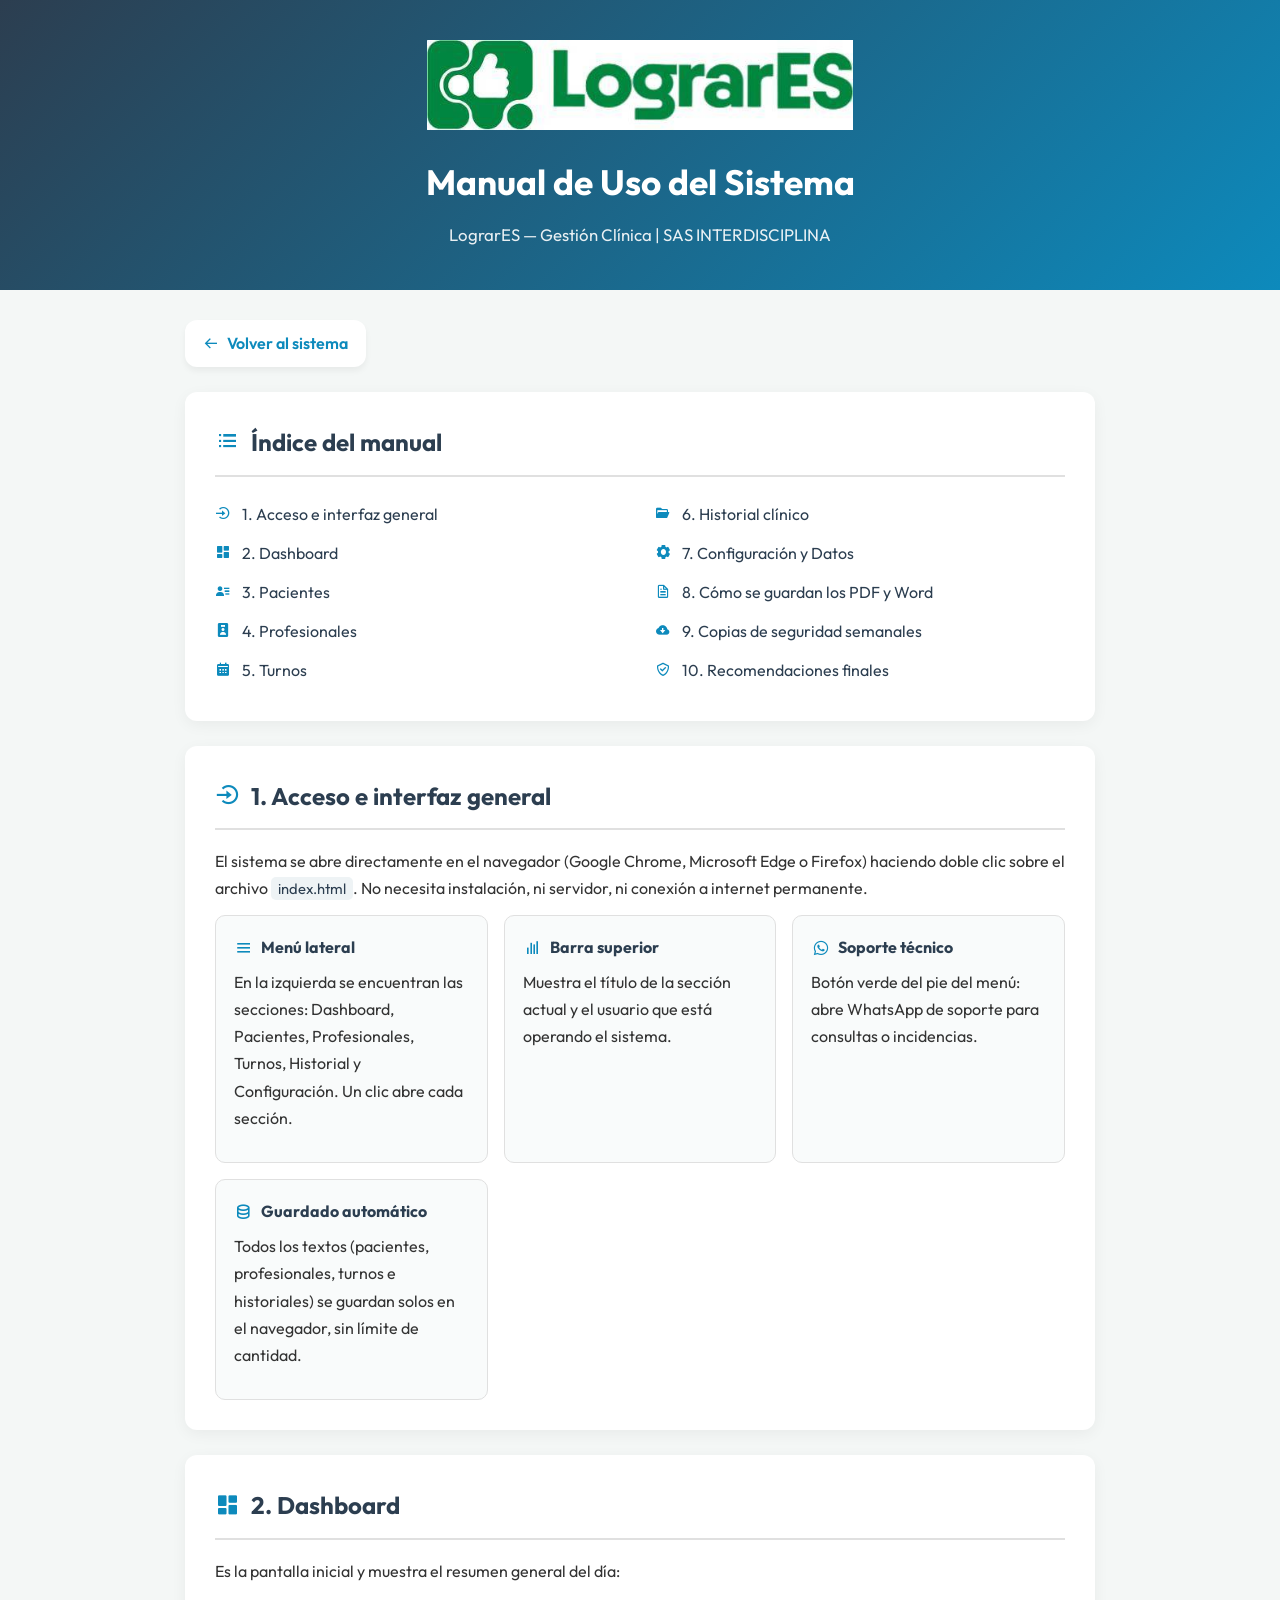
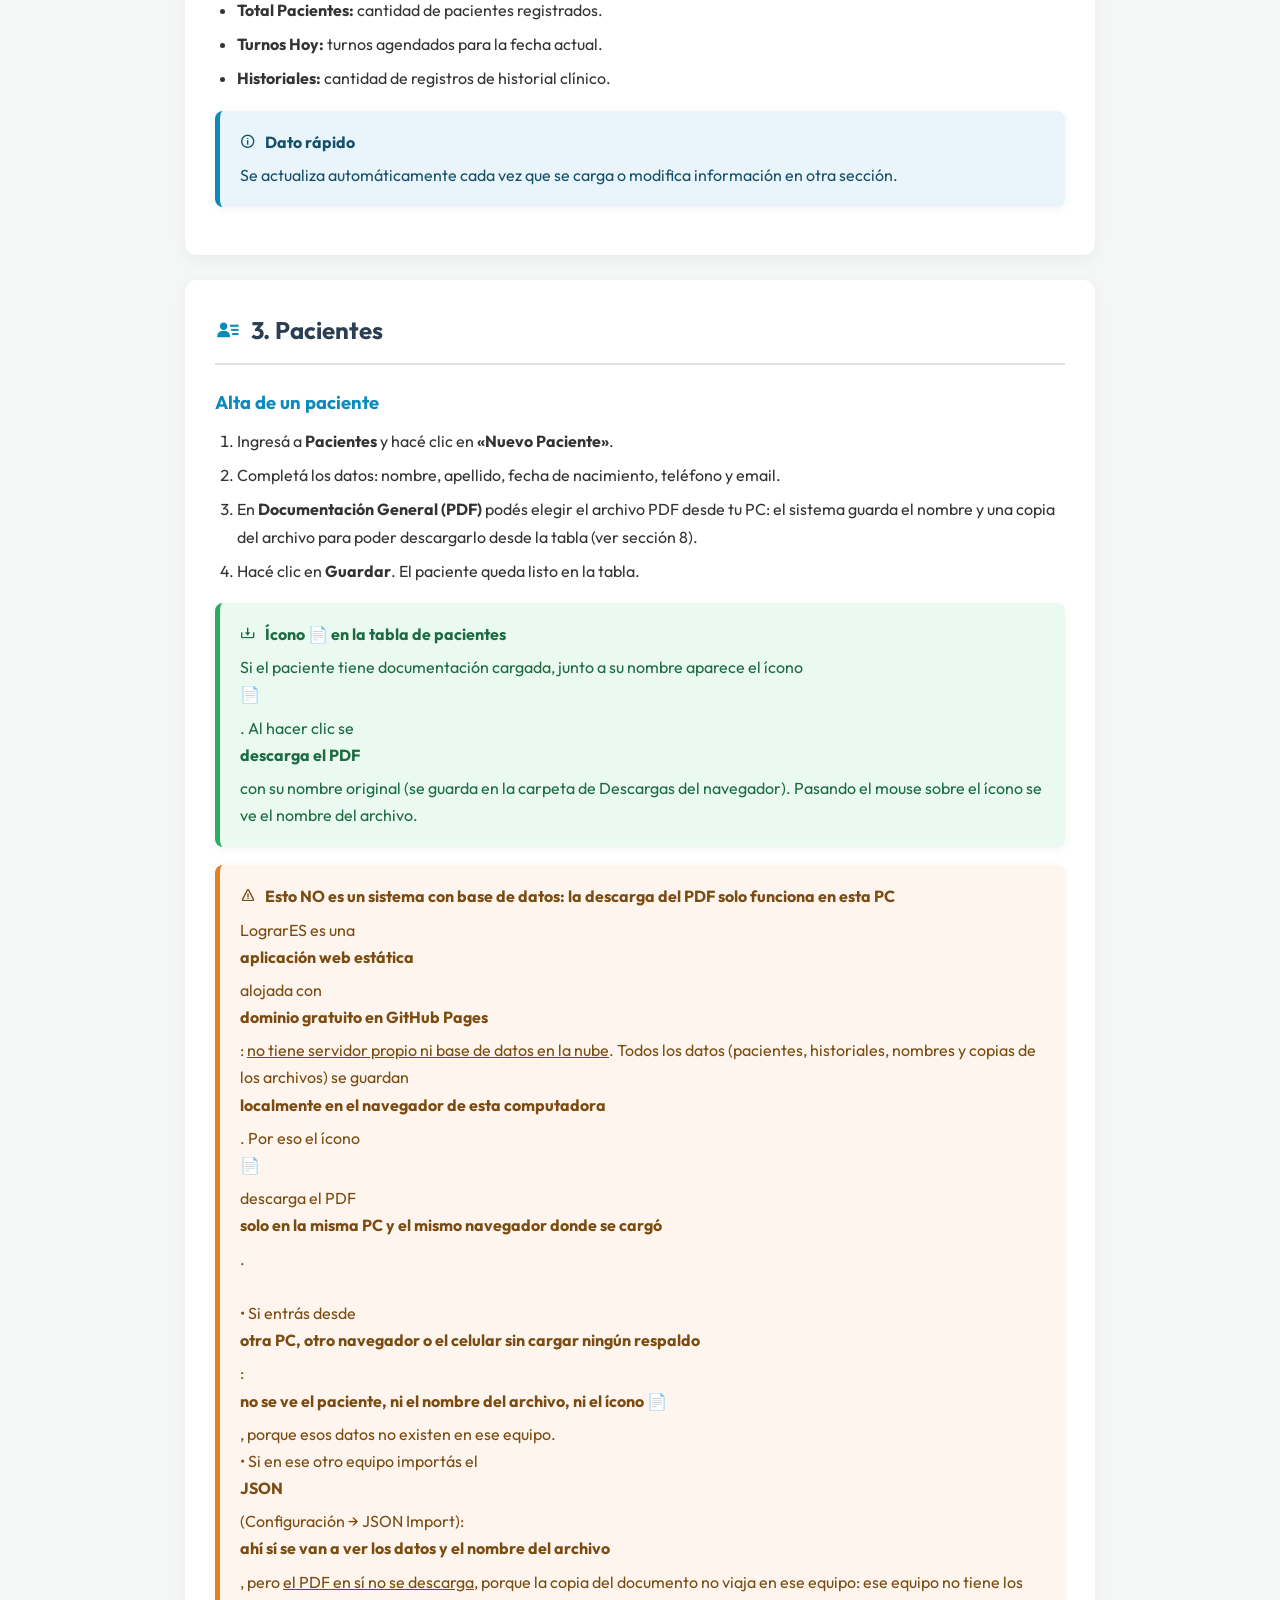
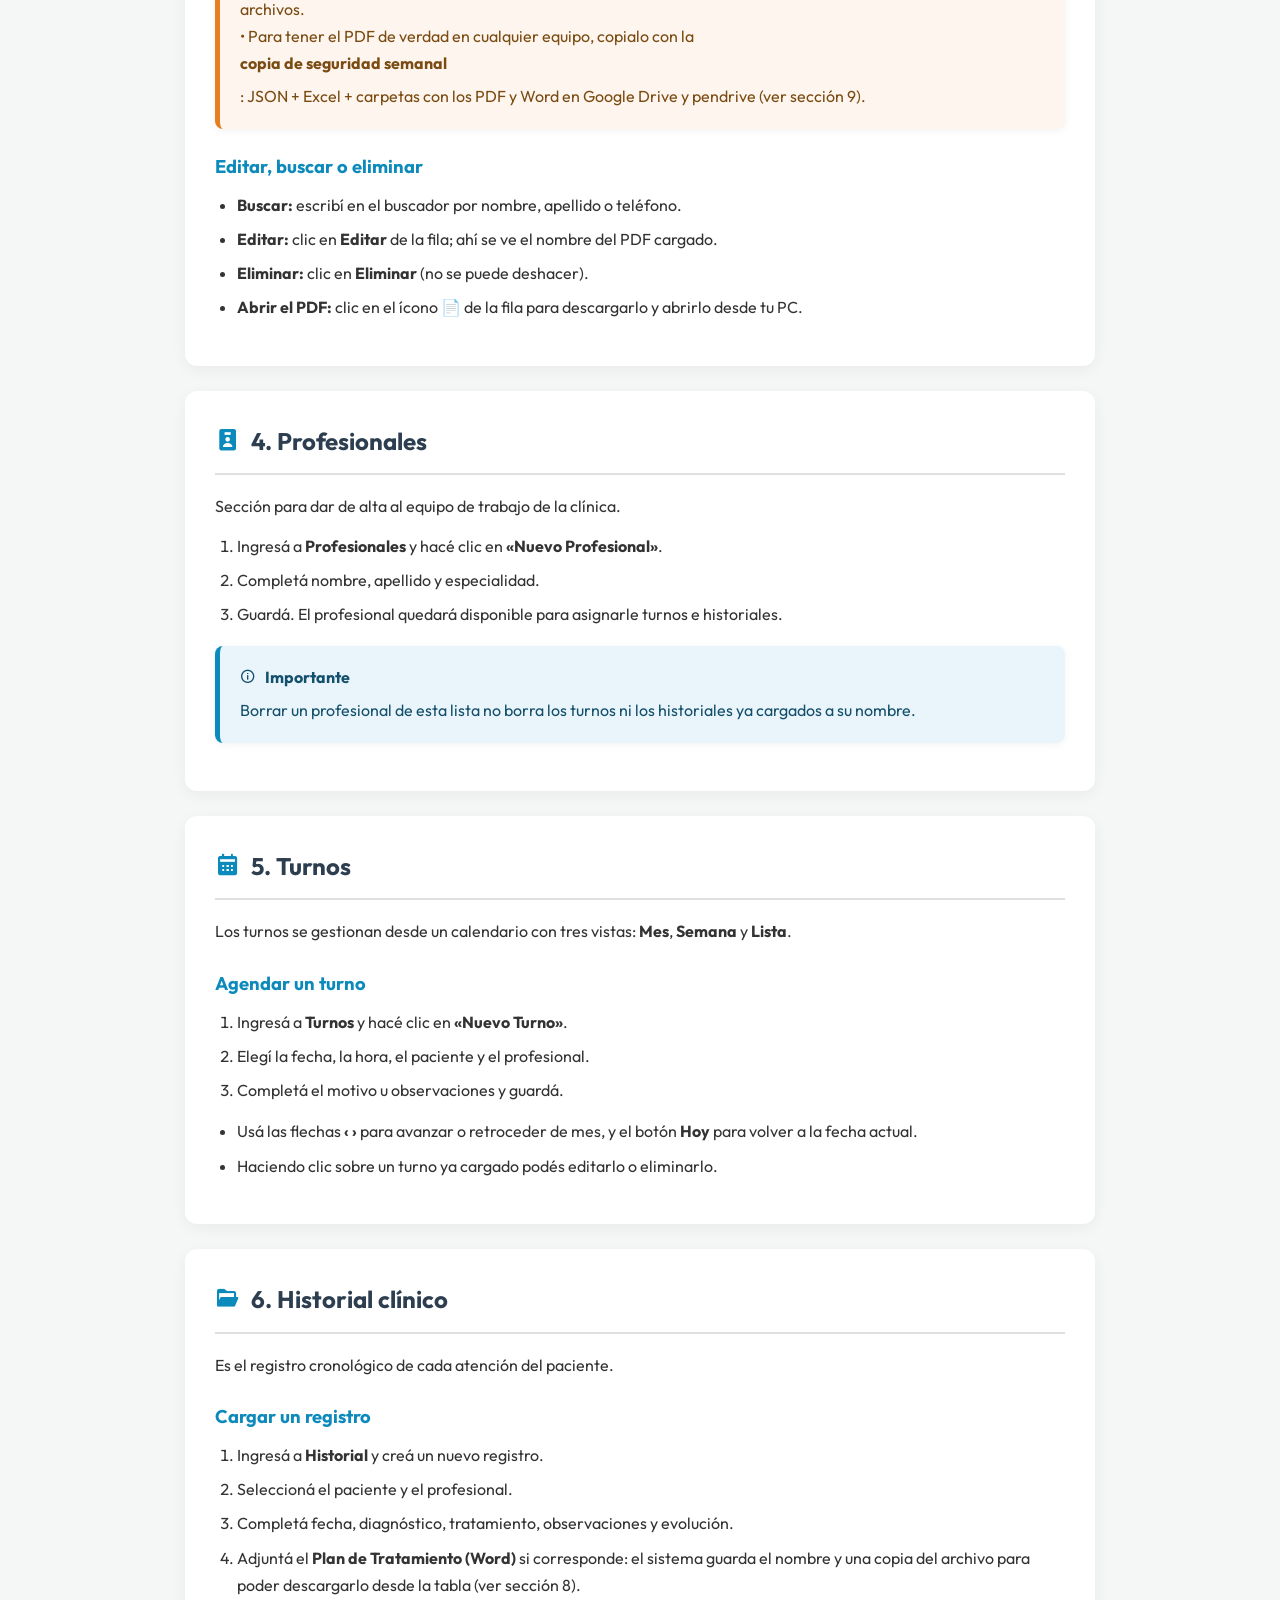
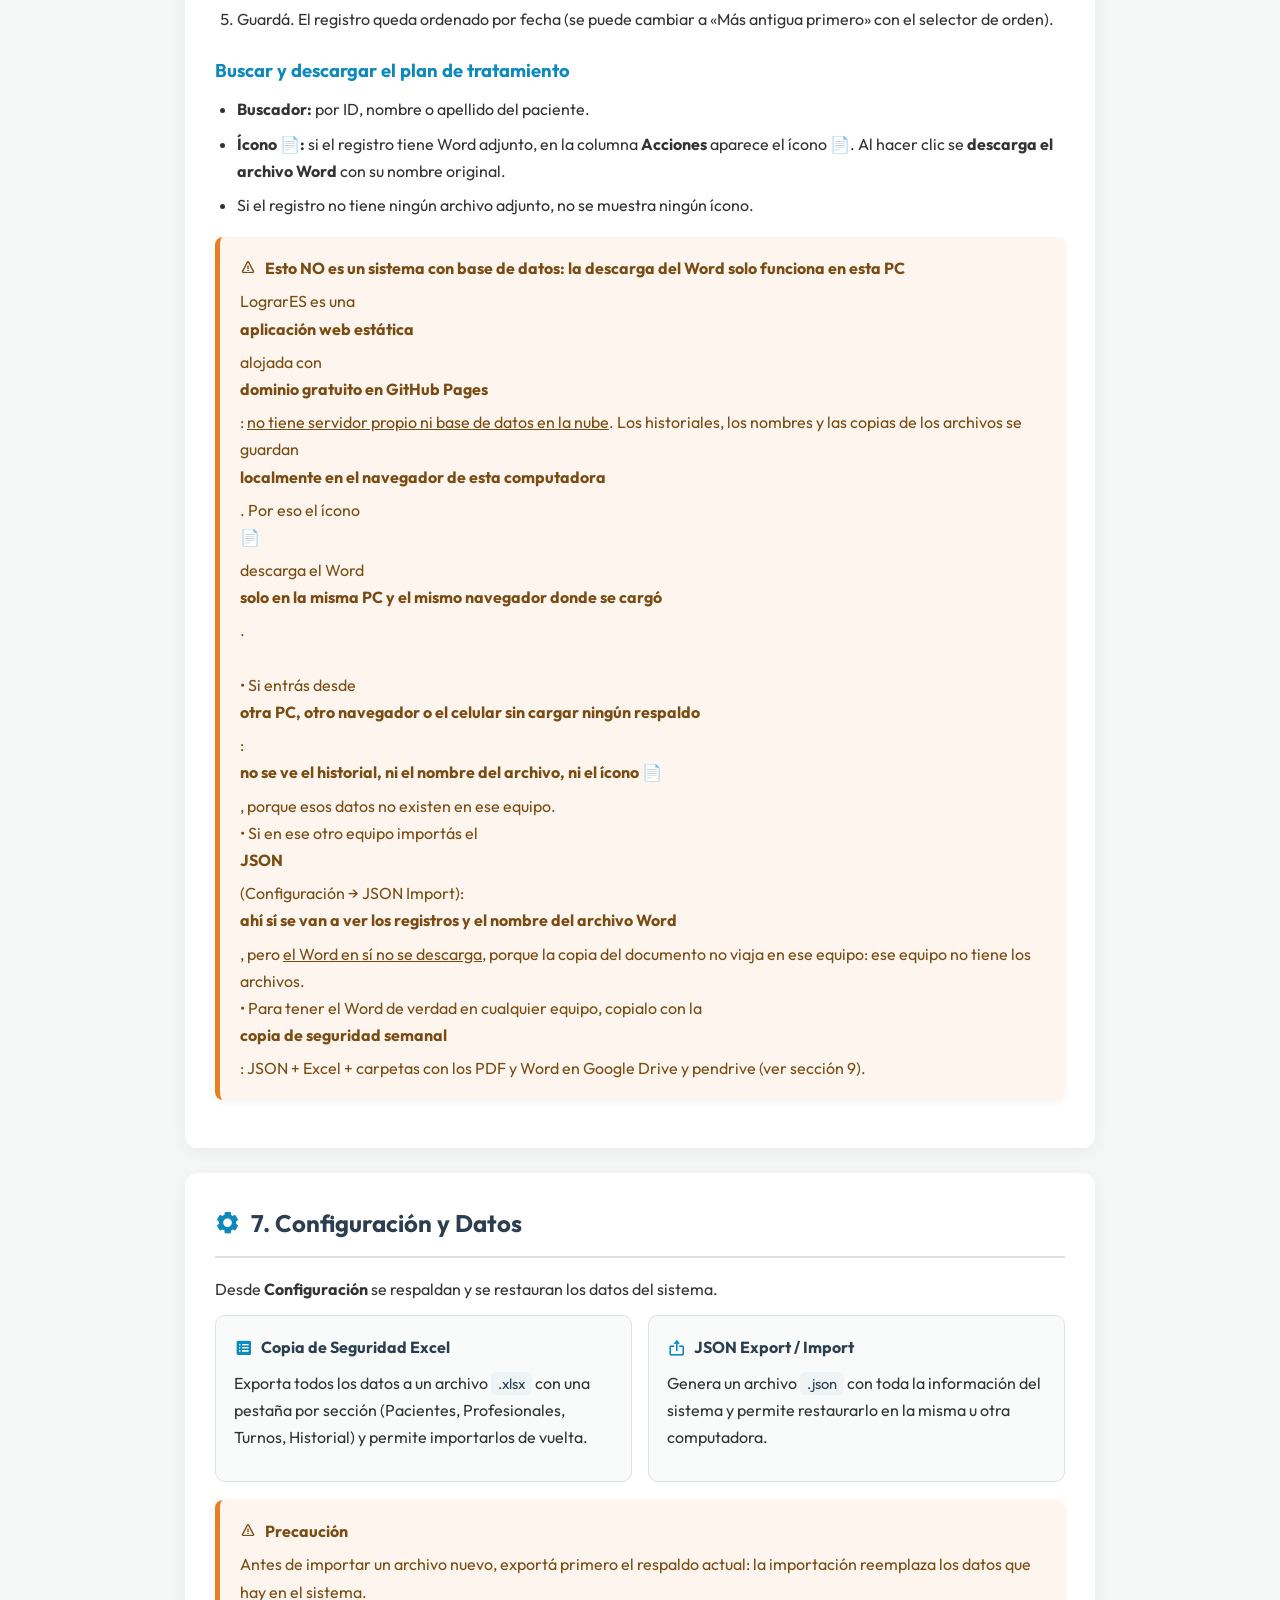
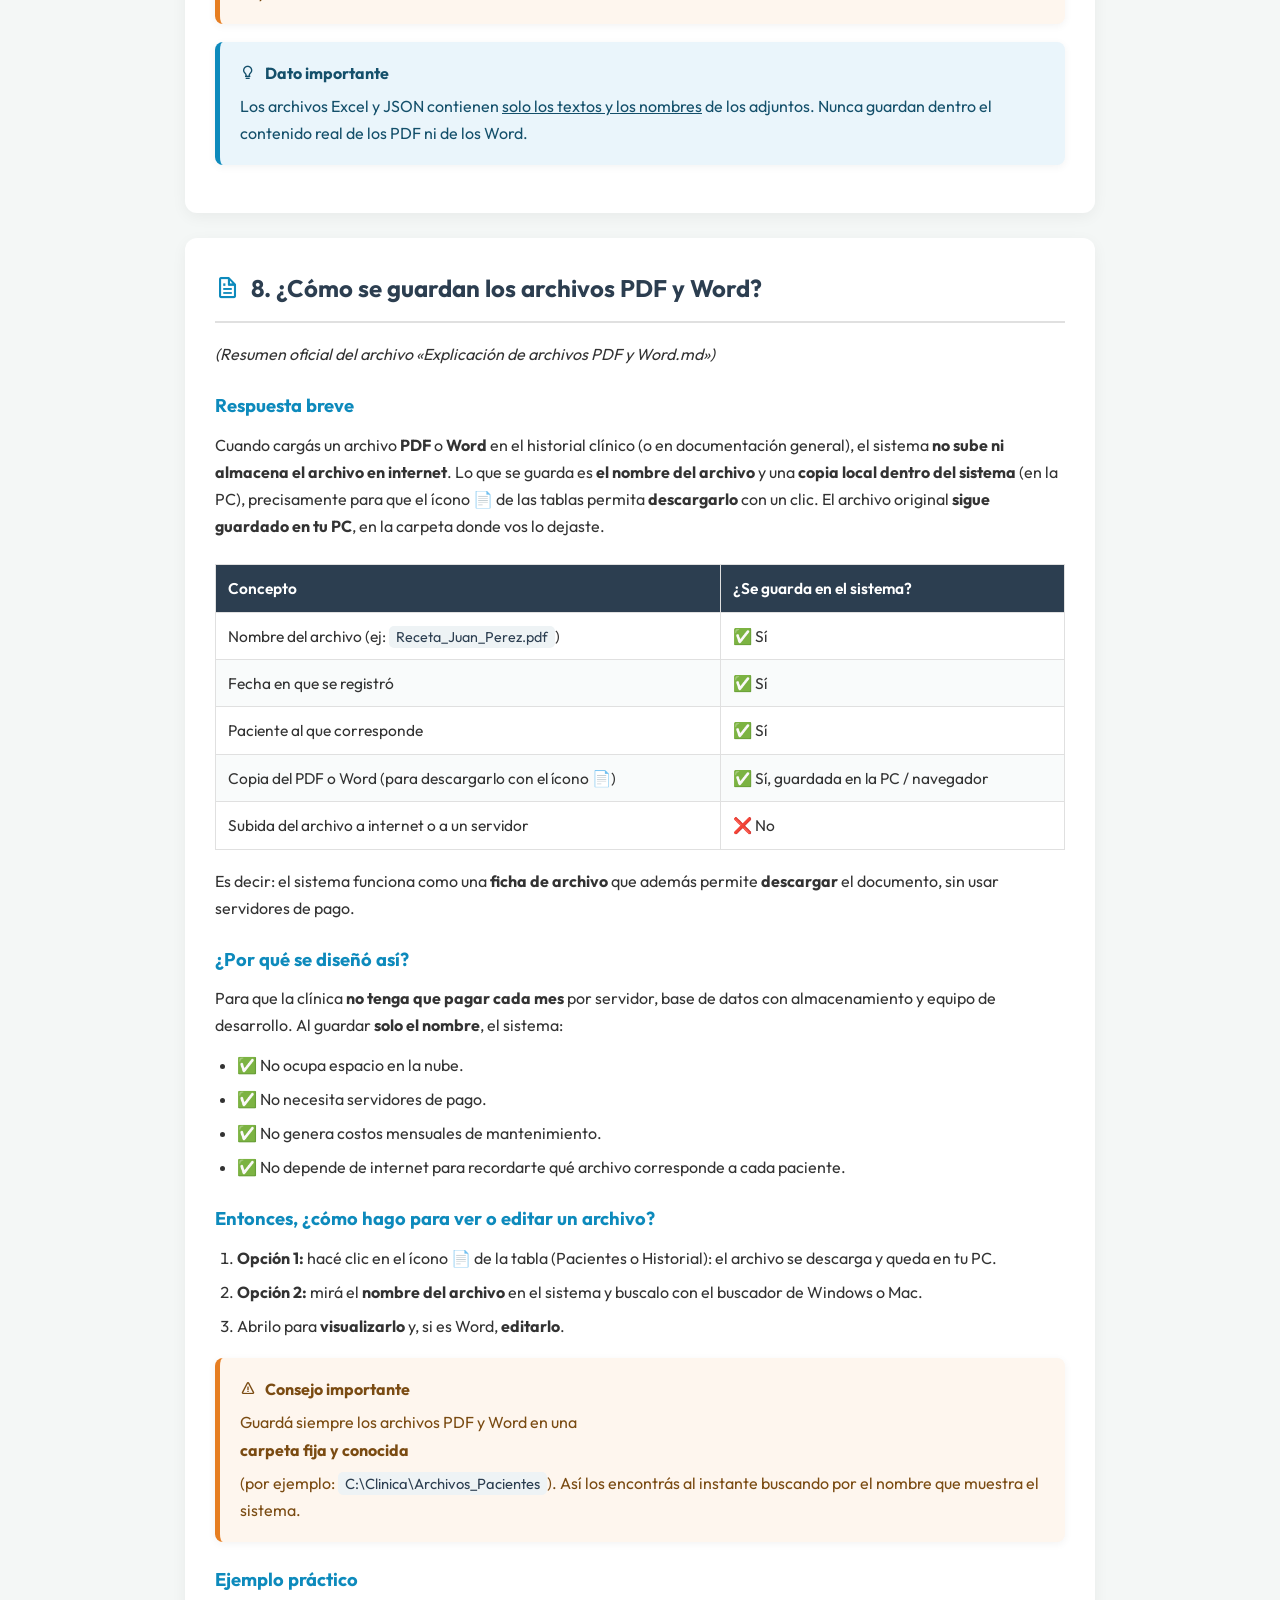
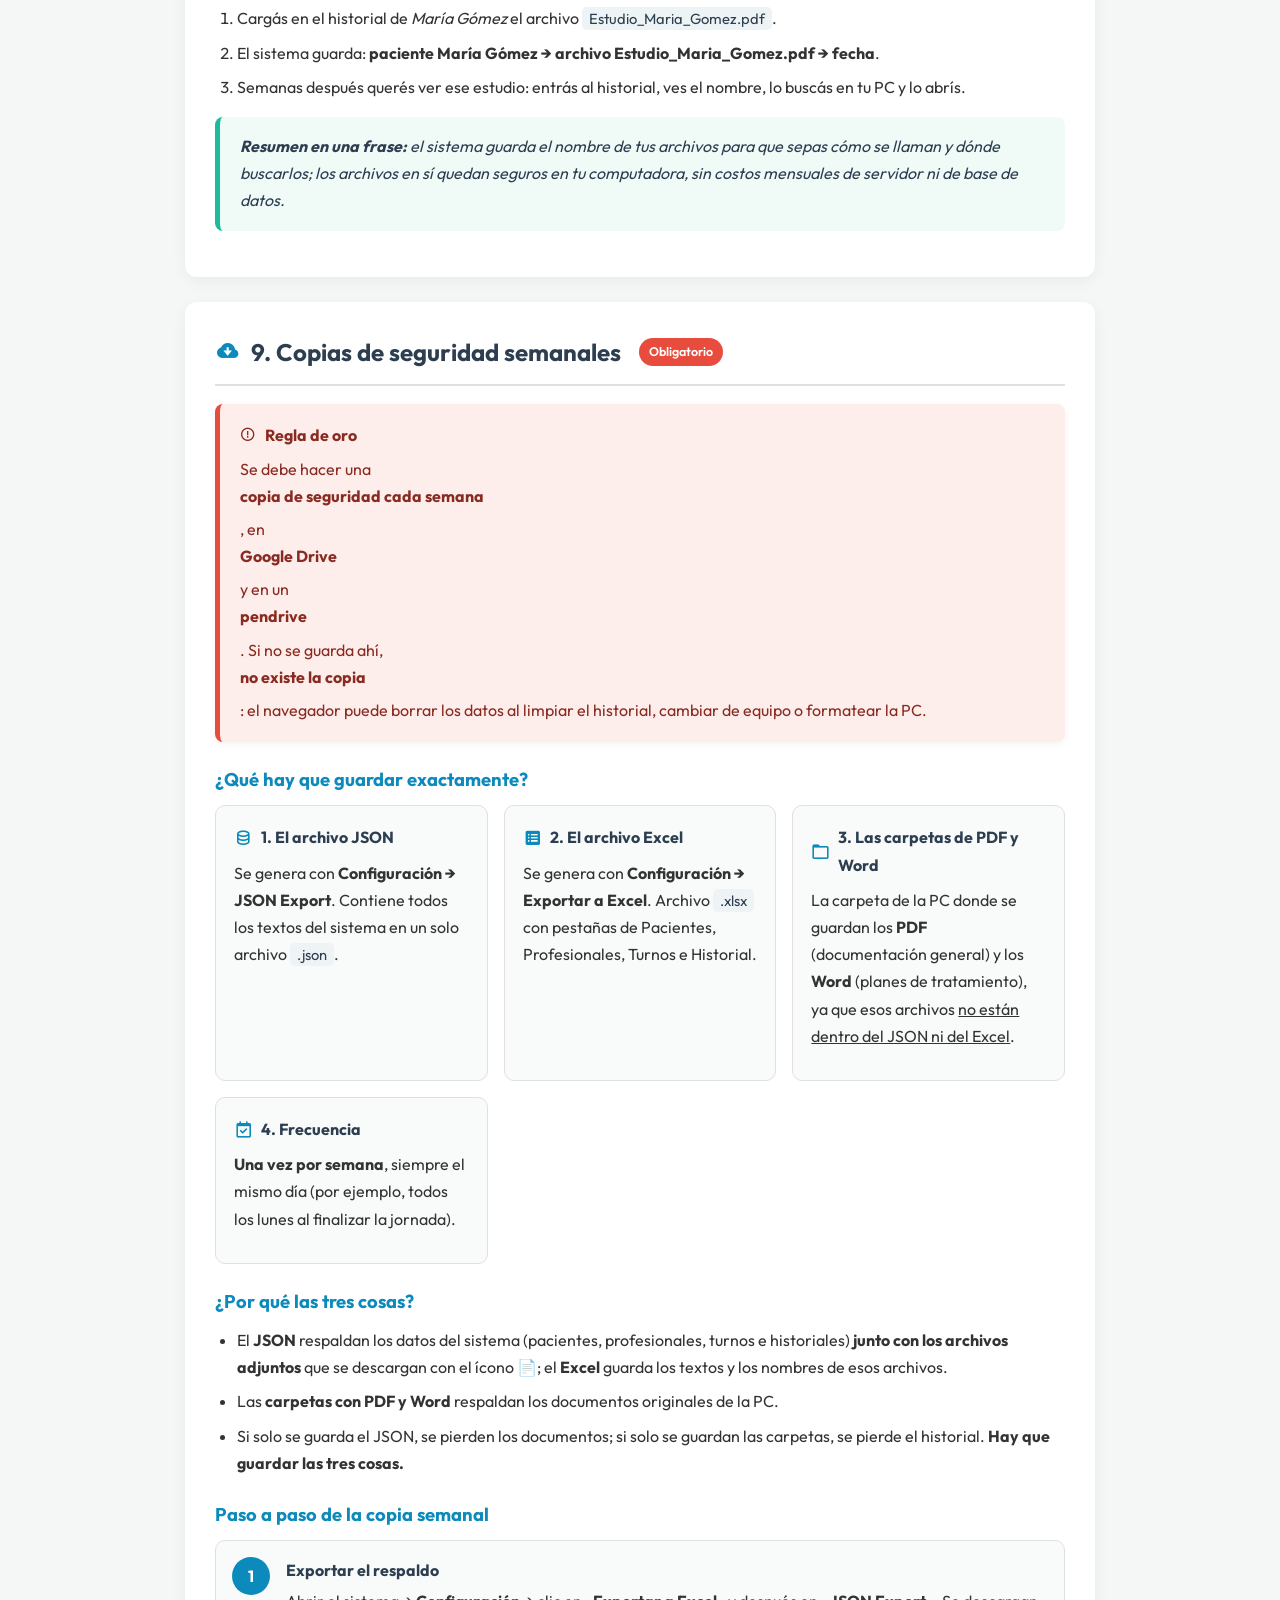
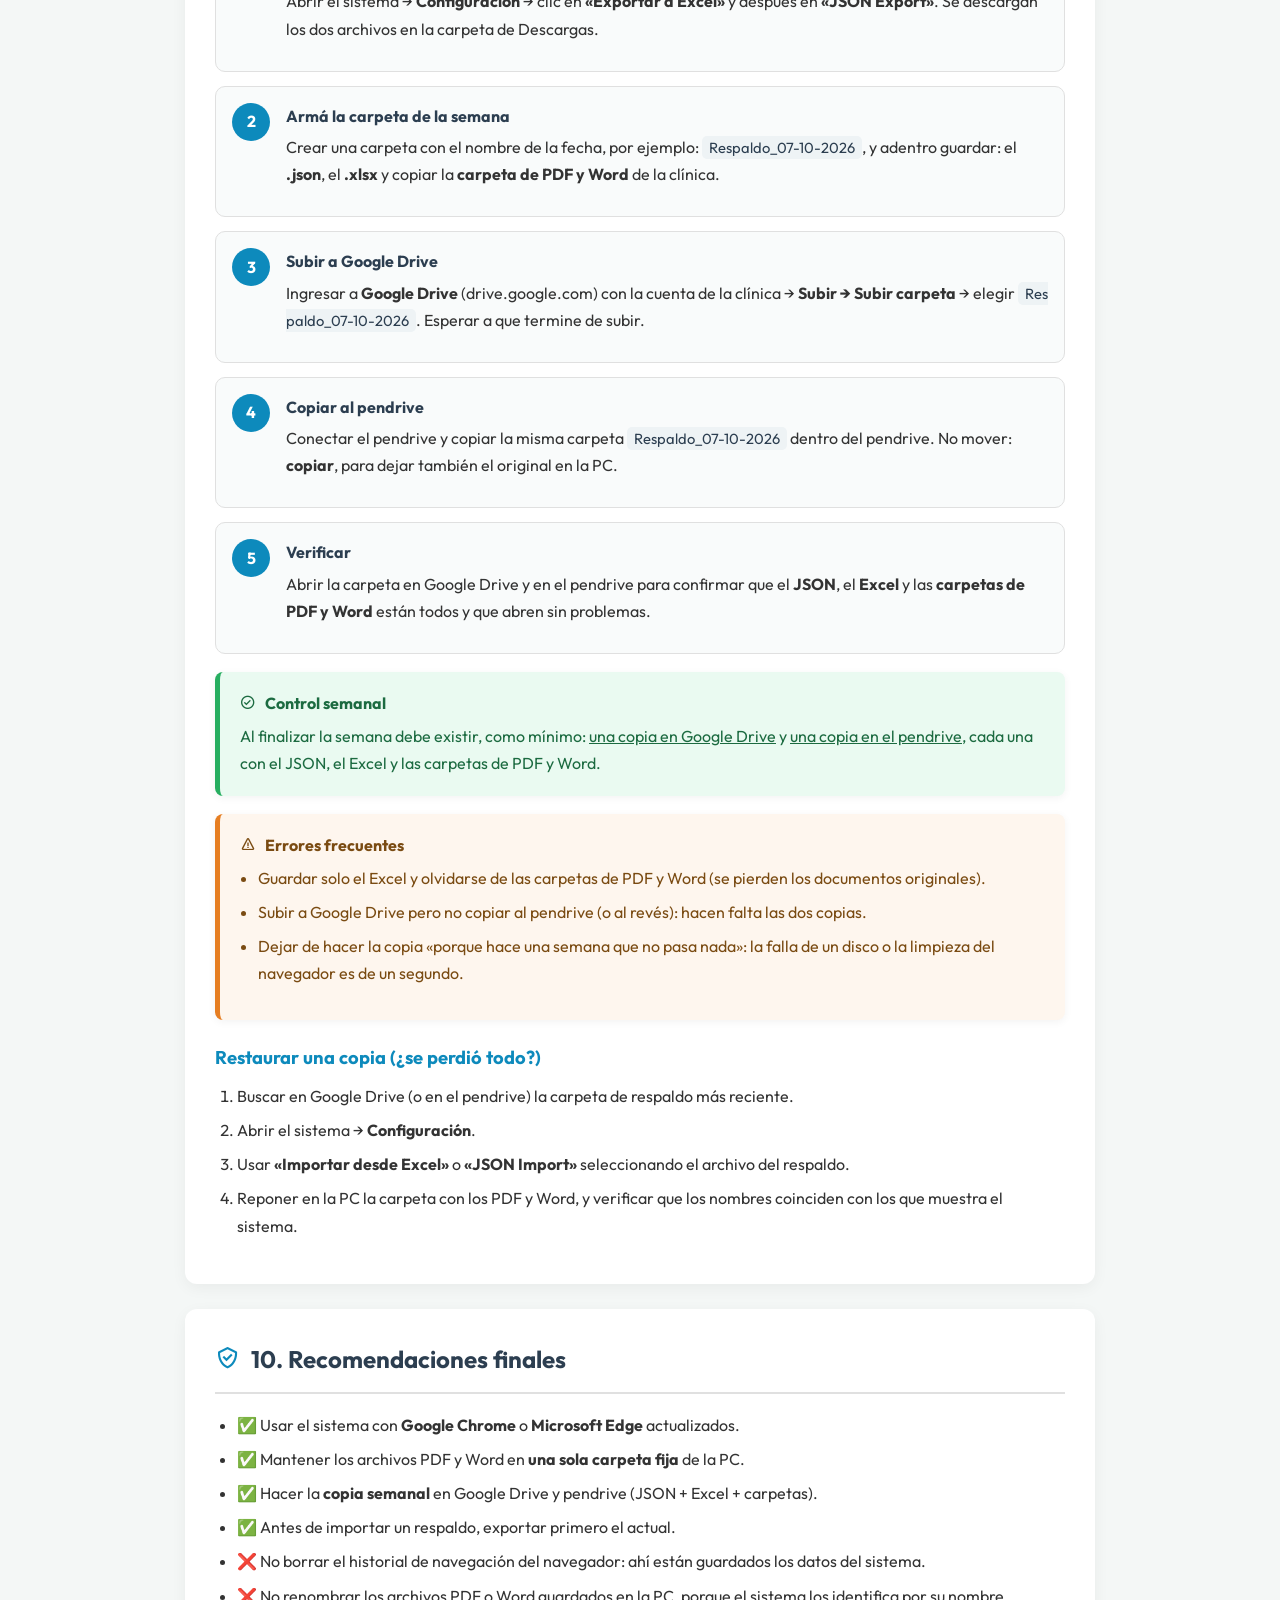
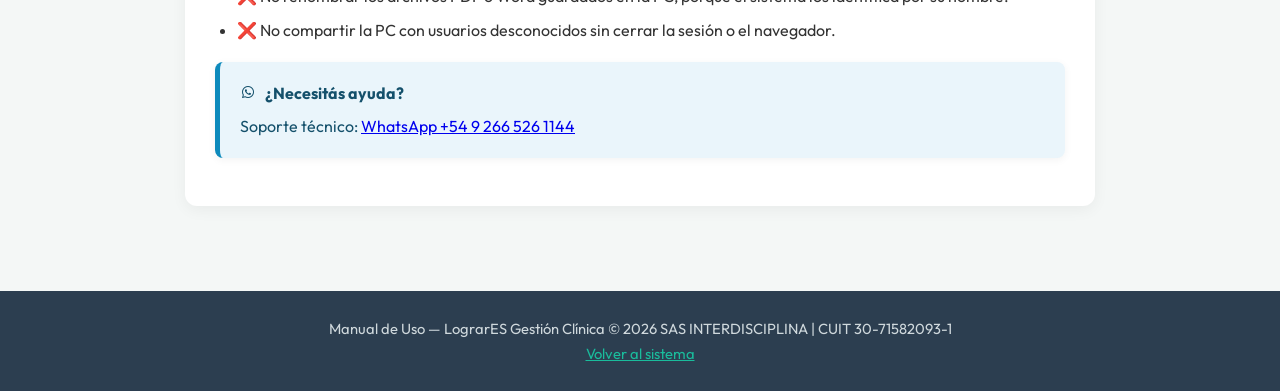
==== commit 2e44148f: "Add files via upload" ====
--- a/manual.html
+++ b/manual.html
@@ -421,19 +421,26 @@
             <ol>
                 <li>Ingresá a <strong>Pacientes</strong> y hacé clic en <strong>«Nuevo Paciente»</strong>.</li>
                 <li>Completá los datos: nombre, apellido, fecha de nacimiento, teléfono y email.</li>
-                <li>En <strong>Documentación General (PDF)</strong> podés elegir el archivo PDF desde tu PC: el sistema guarda <strong>solo el nombre</strong> del archivo como referencia (ver sección 8).</li>
+                <li>En <strong>Documentación General (PDF)</strong> podés elegir el archivo PDF desde tu PC: el sistema guarda el nombre y una copia del archivo para poder descargarlo desde la tabla (ver sección 8).</li>
                 <li>Hacé clic en <strong>Guardar</strong>. El paciente queda listo en la tabla.</li>
             </ol>
+            <div class="alert alert-success">
+                <strong><i class='bx bx-download'></i> Ícono 📄 en la tabla de pacientes</strong>
+                Si el paciente tiene documentación cargada, junto a su nombre aparece el ícono <strong>📄</strong>. Al hacer clic se <strong>descarga el PDF</strong> con su nombre original (se guarda en la carpeta de Descargas del navegador). Pasando el mouse sobre el ícono se ve el nombre del archivo.
+            </div>
             <div class="alert alert-warning">
-                <strong><i class='bx bx-error'></i> La tabla no abre el PDF</strong>
-                En la lista de pacientes <u>no hay ícono para ver ni descargar el PDF</u>: el sistema solo muestra los datos del paciente. El nombre del archivo cargado aparece únicamente al abrir el formulario de edición (ícono 📄 junto al nombre del archivo). El PDF en sí permanece en la carpeta de tu PC (ver sección 8).
+                <strong><i class='bx bx-error'></i> Esto NO es un sistema con base de datos: la descarga del PDF solo funciona en esta PC</strong>
+                LograrES es una <strong>aplicación web estática</strong> alojada con <strong>dominio gratuito en GitHub Pages</strong>: <u>no tiene servidor propio ni base de datos en la nube</u>. Todos los datos (pacientes, historiales, nombres y copias de los archivos) se guardan <strong>localmente en el navegador de esta computadora</strong>. Por eso el ícono <strong>📄</strong> descarga el PDF <strong>solo en la misma PC y el mismo navegador donde se cargó</strong>.<br><br>
+                • Si entrás desde <strong>otra PC, otro navegador o el celular sin cargar ningún respaldo</strong>: <strong>no se ve el paciente, ni el nombre del archivo, ni el ícono 📄</strong>, porque esos datos no existen en ese equipo.<br>
+                • Si en ese otro equipo importás el <strong>JSON</strong> (Configuración → JSON Import): <strong>ahí sí se van a ver los datos y el nombre del archivo</strong>, pero <u>el PDF en sí no se descarga</u>, porque la copia del documento no viaja en ese equipo: ese equipo no tiene los archivos.<br>
+                • Para tener el PDF de verdad en cualquier equipo, copialo con la <strong>copia de seguridad semanal</strong>: JSON + Excel + carpetas con los PDF y Word en Google Drive y pendrive (ver sección 9).
             </div>
             <h3>Editar, buscar o eliminar</h3>
             <ul>
                 <li><strong>Buscar:</strong> escribí en el buscador por nombre, apellido o teléfono.</li>
                 <li><strong>Editar:</strong> clic en <strong>Editar</strong> de la fila; ahí se ve el nombre del PDF cargado.</li>
                 <li><strong>Eliminar:</strong> clic en <strong>Eliminar</strong> (no se puede deshacer).</li>
-                <li><strong>Abrir el PDF:</strong> mirá el nombre en el formulario, buscá ese archivo en tu PC y abrilo directamente desde la carpeta donde lo guardaste.</li>
+                <li><strong>Abrir el PDF:</strong> clic en el ícono <strong>📄</strong> de la fila para descargarlo y abrirlo desde tu PC.</li>
             </ul>
         </section>
 
@@ -477,15 +484,22 @@
                 <li>Ingresá a <strong>Historial</strong> y creá un nuevo registro.</li>
                 <li>Seleccioná el paciente y el profesional.</li>
                 <li>Completá fecha, diagnóstico, tratamiento, observaciones y evolución.</li>
-                <li>Adjuntá el <strong>Plan de Tratamiento (Word)</strong> si corresponde: se guarda <strong>solo el nombre</strong> del archivo (ver sección 8).</li>
+                <li>Adjuntá el <strong>Plan de Tratamiento (Word)</strong> si corresponde: el sistema guarda el nombre y una copia del archivo para poder descargarlo desde la tabla (ver sección 8).</li>
                 <li>Guardá. El registro queda ordenado por fecha (se puede cambiar a «Más antigua primero» con el selector de orden).</li>
             </ol>
-            <h3>Buscar y ver el plan de tratamiento</h3>
+            <h3>Buscar y descargar el plan de tratamiento</h3>
             <ul>
                 <li><strong>Buscador:</strong> por ID, nombre o apellido del paciente.</li>
-                <li>En la tabla del historial <u>no hay ícono para abrir el Word</u>: solo se muestran los datos del registro.</li>
-                <li><strong>Nombre del Word:</strong> aparece al editar el registro (ícono 📄 junto al nombre del archivo). El archivo real sigue en la carpeta de tu PC (ver sección 8).</li>
+                <li><strong>Ícono 📄:</strong> si el registro tiene Word adjunto, en la columna <strong>Acciones</strong> aparece el ícono <strong>📄</strong>. Al hacer clic se <strong>descarga el archivo Word</strong> con su nombre original.</li>
+                <li>Si el registro no tiene ningún archivo adjunto, no se muestra ningún ícono.</li>
             </ul>
+            <div class="alert alert-warning">
+                <strong><i class='bx bx-error'></i> Esto NO es un sistema con base de datos: la descarga del Word solo funciona en esta PC</strong>
+                LograrES es una <strong>aplicación web estática</strong> alojada con <strong>dominio gratuito en GitHub Pages</strong>: <u>no tiene servidor propio ni base de datos en la nube</u>. Los historiales, los nombres y las copias de los archivos se guardan <strong>localmente en el navegador de esta computadora</strong>. Por eso el ícono <strong>📄</strong> descarga el Word <strong>solo en la misma PC y el mismo navegador donde se cargó</strong>.<br><br>
+                • Si entrás desde <strong>otra PC, otro navegador o el celular sin cargar ningún respaldo</strong>: <strong>no se ve el historial, ni el nombre del archivo, ni el ícono 📄</strong>, porque esos datos no existen en ese equipo.<br>
+                • Si en ese otro equipo importás el <strong>JSON</strong> (Configuración → JSON Import): <strong>ahí sí se van a ver los registros y el nombre del archivo Word</strong>, pero <u>el Word en sí no se descarga</u>, porque la copia del documento no viaja en ese equipo: ese equipo no tiene los archivos.<br>
+                • Para tener el Word de verdad en cualquier equipo, copialo con la <strong>copia de seguridad semanal</strong>: JSON + Excel + carpetas con los PDF y Word en Google Drive y pendrive (ver sección 9).
+            </div>
         </section>
 
         <!-- 7 -->
@@ -518,7 +532,7 @@
             <p><em>(Resumen oficial del archivo «Explicación de archivos PDF y Word.md»)</em></p>
 
             <h3>Respuesta breve</h3>
-            <p>Cuando cargás un archivo <strong>PDF</strong> o <strong>Word</strong> en el historial clínico (o en documentación general), el sistema <strong>no sube ni almacena el archivo en internet</strong>. Lo único que se guarda en el sistema es <strong>el nombre del archivo</strong>. El archivo en sí <strong>sigue guardado en tu PC</strong>, en la carpeta donde vos lo dejaste.</p>
+            <p>Cuando cargás un archivo <strong>PDF</strong> o <strong>Word</strong> en el historial clínico (o en documentación general), el sistema <strong>no sube ni almacena el archivo en internet</strong>. Lo que se guarda es <strong>el nombre del archivo</strong> y una <strong>copia local dentro del sistema</strong> (en la PC), precisamente para que el ícono <strong>📄</strong> de las tablas permita <strong>descargarlo</strong> con un clic. El archivo original <strong>sigue guardado en tu PC</strong>, en la carpeta donde vos lo dejaste.</p>
 
             <div class="table-wrap">
                 <table>
@@ -542,14 +556,18 @@
                             <td>✅ Sí</td>
                         </tr>
                         <tr>
-                            <td>El contenido real del PDF o Word</td>
+                            <td>Copia del PDF o Word (para descargarlo con el ícono 📄)</td>
+                            <td>✅ Sí, guardada en la PC / navegador</td>
+                        </tr>
+                        <tr>
+                            <td>Subida del archivo a internet o a un servidor</td>
                             <td>❌ No</td>
                         </tr>
                     </tbody>
                 </table>
             </div>
 
-            <p>Es decir: el sistema funciona como una <strong>ficha de archivo</strong> o un <strong>recordatorio</strong>, no como una caja de almacenamiento.</p>
+            <p>Es decir: el sistema funciona como una <strong>ficha de archivo</strong> que además permite <strong>descargar</strong> el documento, sin usar servidores de pago.</p>
 
             <h3>¿Por qué se diseñó así?</h3>
             <p>Para que la clínica <strong>no tenga que pagar cada mes</strong> por servidor, base de datos con almacenamiento y equipo de desarrollo. Al guardar <strong>solo el nombre</strong>, el sistema:</p>
@@ -562,8 +580,8 @@
 
             <h3>Entonces, ¿cómo hago para ver o editar un archivo?</h3>
             <ol>
-                <li>Mirá el <strong>nombre del archivo</strong> que aparece en el historial del paciente.</li>
-                <li>Buscá ese mismo nombre en tu computadora (con el buscador de Windows o Mac).</li>
+                <li><strong>Opción 1:</strong> hacé clic en el ícono <strong>📄</strong> de la tabla (Pacientes o Historial): el archivo se descarga y queda en tu PC.</li>
+                <li><strong>Opción 2:</strong> mirá el <strong>nombre del archivo</strong> en el sistema y buscalo con el buscador de Windows o Mac.</li>
                 <li>Abrilo para <strong>visualizarlo</strong> y, si es Word, <strong>editarlo</strong>.</li>
             </ol>
 
@@ -615,8 +633,8 @@
 
             <h3>¿Por qué las tres cosas?</h3>
             <ul>
-                <li>El <strong>JSON</strong> y el <strong>Excel</strong> respaldan los datos del sistema (pacientes, profesionales, turnos e historiales).</li>
-                <li>Las <strong>carpetas con PDF y Word</strong> respaldan los documentos originales, que viven en la PC y por lo tanto no los copia ningún export.</li>
+                <li>El <strong>JSON</strong> respaldan los datos del sistema (pacientes, profesionales, turnos e historiales) <strong>junto con los archivos adjuntos</strong> que se descargan con el ícono 📄; el <strong>Excel</strong> guarda los textos y los nombres de esos archivos.</li>
+                <li>Las <strong>carpetas con PDF y Word</strong> respaldan los documentos originales de la PC.</li>
                 <li>Si solo se guarda el JSON, se pierden los documentos; si solo se guardan las carpetas, se pierde el historial. <strong>Hay que guardar las tres cosas.</strong></li>
             </ul>
 
